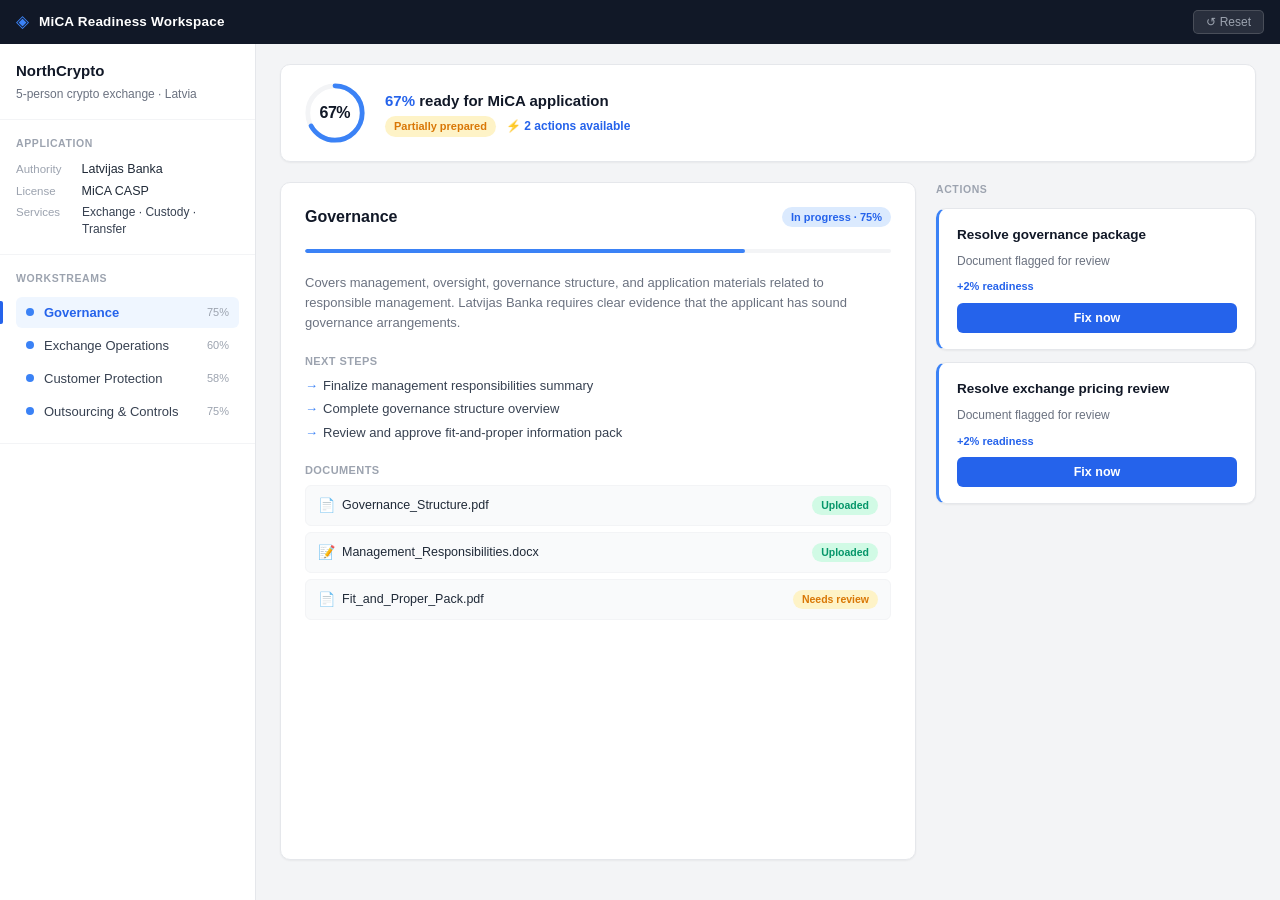
==== index.html @ a1413414 "Add files via upload" ====
<!DOCTYPE html>
<html lang="en">
<head>
  <meta charset="UTF-8">
  <meta name="viewport" content="width=device-width, initial-scale=1.0">
  <title>MiCA Readiness Workspace — NorthCrypto</title>
  <link rel="stylesheet" href="styles.css">
</head>
<body>

  <!-- Top bar -->
  <header class="topbar">
    <div class="topbar-left">
      <span class="topbar-logo">◈</span>
      <span class="topbar-product">MiCA Readiness Workspace</span>
    </div>
    <div class="topbar-right">
      <button class="btn-reset" id="resetBtn" title="Reset demo state">↺ Reset</button>
    </div>
  </header>

  <div class="app-layout">

    <!-- Sidebar -->
    <aside class="sidebar">

      <!-- Company block -->
      <div class="sb-block sb-company">
        <div class="sb-company-name">NorthCrypto</div>
        <div class="sb-company-meta">5-person crypto exchange · Latvia</div>
      </div>

      <!-- Scope block -->
      <div class="sb-block sb-scope">
        <div class="sb-label">Application</div>
        <div class="sb-scope-row"><span class="sb-dim">Authority</span> Latvijas Banka</div>
        <div class="sb-scope-row"><span class="sb-dim">License</span> MiCA CASP</div>
        <div class="sb-scope-row sb-scope-services">
          <span class="sb-dim">Services</span>
          <span>Exchange · Custody · Transfer</span>
        </div>
      </div>

      <!-- Workstream nav -->
      <div class="sb-block sb-nav">
        <div class="sb-label">Workstreams</div>
        <nav id="wsNav" class="sb-ws-nav"></nav>
      </div>

    </aside>

    <!-- Main workspace -->
    <main class="workspace">

      <!-- Readiness strip -->
      <div class="readiness-strip" id="readinessStrip">
        <div class="rs-ring-wrap">
          <svg class="rs-ring" viewBox="0 0 80 80">
            <circle class="rs-ring-bg" cx="40" cy="40" r="34" />
            <circle class="rs-ring-fill" id="progressRing" cx="40" cy="40" r="34" />
          </svg>
          <div class="rs-ring-text"><span id="scoreValue">67</span>%</div>
        </div>
        <div class="rs-copy">
          <div class="rs-headline" id="rsHeadline">
            <span id="scoreHighlight">67%</span> ready for MiCA application
          </div>
          <div class="rs-meta">
            <span class="rs-badge" id="statusBadge">Partially prepared</span>
            <span class="rs-hint" id="actionsHint">⚡ 2 actions available</span>
          </div>
        </div>
      </div>

      <!-- Content area: two columns -->
      <div class="ws-content">

        <!-- Left: selected workstream detail -->
        <div class="ws-detail-panel" id="wsDetailPanel">
          <!-- filled by JS -->
        </div>

        <!-- Right: actions panel -->
        <div class="actions-panel" id="actionsPanel">
          <div class="panel-label">Actions</div>
          <div id="actionsContainer"></div>
        </div>

      </div>

    </main>

  </div>

  <script src="app.js"></script>
</body>
</html>
---- styles.css ----
/* === Reset & Tokens === */
*, *::before, *::after { box-sizing: border-box; margin: 0; padding: 0; }
button { font-family: inherit; }

:root {
  --blue-600: #2563eb;
  --blue-500: #3b82f6;
  --blue-100: #dbeafe;
  --blue-50: #eff6ff;
  --gray-900: #111827;
  --gray-800: #1f2937;
  --gray-700: #374151;
  --gray-500: #6b7280;
  --gray-400: #9ca3af;
  --gray-300: #d1d5db;
  --gray-200: #e5e7eb;
  --gray-100: #f3f4f6;
  --gray-50: #f9fafb;
  --white: #ffffff;
  --green-600: #059669;
  --green-100: #d1fae5;
  --amber-600: #d97706;
  --amber-500: #f59e0b;
  --amber-100: #fef3c7;
  --red-600: #dc2626;
  --red-100: #fee2e2;
  --radius: 8px;
  --radius-lg: 10px;
  --shadow-sm: 0 1px 2px rgba(0,0,0,.05);
  --shadow: 0 1px 3px rgba(0,0,0,.08);
  --tr: .2s ease;
  --sidebar-w: 256px;
  --topbar-h: 44px;
}

html, body { height: 100%; overflow: hidden; }

body {
  font-family: -apple-system, BlinkMacSystemFont, 'Segoe UI', Roboto, 'Helvetica Neue', Arial, sans-serif;
  background: var(--gray-100);
  color: var(--gray-900);
  line-height: 1.5;
  -webkit-font-smoothing: antialiased;
  font-size: 13.5px;
}

/* === Top bar === */
.topbar {
  height: var(--topbar-h);
  background: var(--gray-900);
  color: var(--white);
  display: flex;
  align-items: center;
  justify-content: space-between;
  padding: 0 16px;
  position: fixed;
  top: 0; left: 0; right: 0;
  z-index: 100;
}
.topbar-left {
  display: flex;
  align-items: center;
  gap: 10px;
}
.topbar-logo {
  font-size: 17px;
  color: var(--blue-500);
}
.topbar-product {
  font-size: 13.5px;
  font-weight: 600;
  letter-spacing: .2px;
}
.topbar-right { display: flex; align-items: center; gap: 8px; }
.btn-reset {
  background: rgba(255,255,255,.1);
  border: 1px solid rgba(255,255,255,.15);
  border-radius: 5px;
  padding: 4px 12px;
  font-size: 12px;
  color: var(--gray-400);
  cursor: pointer;
  transition: background var(--tr);
}
.btn-reset:hover { background: rgba(255,255,255,.18); color: var(--white); }

/* === App layout === */
.app-layout {
  display: flex;
  position: fixed;
  top: var(--topbar-h);
  left: 0; right: 0; bottom: 0;
}

/* === Sidebar === */
.sidebar {
  width: var(--sidebar-w);
  flex-shrink: 0;
  background: var(--white);
  border-right: 1px solid var(--gray-200);
  overflow-y: auto;
  display: flex;
  flex-direction: column;
}
.sb-block {
  padding: 16px;
  border-bottom: 1px solid var(--gray-100);
}
.sb-label {
  font-size: 10.5px;
  font-weight: 700;
  text-transform: uppercase;
  letter-spacing: .6px;
  color: var(--gray-400);
  margin-bottom: 10px;
}

/* Company */
.sb-company-name {
  font-size: 15px;
  font-weight: 700;
  color: var(--gray-900);
  margin-bottom: 2px;
}
.sb-company-meta {
  font-size: 12px;
  color: var(--gray-500);
}

/* Scope */
.sb-scope-row {
  font-size: 12.5px;
  color: var(--gray-800);
  margin-bottom: 4px;
  line-height: 1.4;
}
.sb-scope-row:last-child { margin-bottom: 0; }
.sb-dim {
  color: var(--gray-400);
  display: inline-block;
  width: 62px;
  flex-shrink: 0;
  font-size: 11.5px;
}
.sb-scope-services {
  display: flex;
  gap: 4px;
}
.sb-scope-services span:last-child {
  color: var(--gray-700);
  font-size: 12px;
}

/* Workstream nav */
.sb-nav { position: relative; }
.sb-ws-nav {
  display: flex;
  flex-direction: column;
  gap: 2px;
}
.sb-ws-item {
  display: flex;
  align-items: center;
  gap: 10px;
  padding: 8px 10px;
  border-radius: 6px;
  cursor: pointer;
  transition: background var(--tr);
  font-size: 13px;
  color: var(--gray-700);
  border: none;
  background: none;
  width: 100%;
  text-align: left;
}
.sb-ws-item:hover { background: var(--gray-50); }
.sb-ws-item.active {
  background: var(--blue-50);
  color: var(--blue-600);
  font-weight: 600;
}
.sb-ws-dot {
  width: 8px;
  height: 8px;
  border-radius: 50%;
  flex-shrink: 0;
}
.sb-ws-dot--green { background: var(--green-600); }
.sb-ws-dot--blue { background: var(--blue-500); }
.sb-ws-dot--amber { background: var(--amber-500); }
.sb-ws-dot--red { background: var(--red-600); }
.sb-ws-pct {
  margin-left: auto;
  font-size: 11px;
  color: var(--gray-400);
  font-weight: 500;
}

/* === Workspace main === */
.workspace {
  flex: 1;
  overflow-y: auto;
  padding: 20px 24px 40px;
  display: flex;
  flex-direction: column;
  gap: 20px;
}

/* Readiness strip */
.readiness-strip {
  display: flex;
  align-items: center;
  gap: 18px;
  background: var(--white);
  border: 1px solid var(--gray-200);
  border-radius: var(--radius-lg);
  padding: 16px 22px;
  box-shadow: var(--shadow-sm);
}
.rs-ring-wrap {
  position: relative;
  width: 64px;
  height: 64px;
  flex-shrink: 0;
}
.rs-ring {
  width: 100%;
  height: 100%;
  transform: rotate(-90deg);
}
.rs-ring-bg {
  fill: none;
  stroke: var(--gray-100);
  stroke-width: 6;
}
.rs-ring-fill {
  fill: none;
  stroke: var(--blue-500);
  stroke-width: 6;
  stroke-linecap: round;
  stroke-dasharray: 213.63; /* 2*PI*34 */
  stroke-dashoffset: 213.63;
  transition: stroke-dashoffset .8s ease;
}
.rs-ring-text {
  position: absolute;
  inset: 0;
  display: flex;
  align-items: center;
  justify-content: center;
  font-size: 16px;
  font-weight: 800;
  color: var(--gray-900);
}
.rs-ring-text span { letter-spacing: -.5px; }
.rs-copy { flex: 1; }
.rs-headline {
  font-size: 15px;
  font-weight: 700;
  color: var(--gray-900);
  margin-bottom: 4px;
}
.rs-headline span { color: var(--blue-600); }
.rs-meta {
  display: flex;
  align-items: center;
  gap: 10px;
}
.rs-badge {
  font-size: 11px;
  font-weight: 600;
  padding: 2px 9px;
  border-radius: 20px;
  background: var(--amber-100);
  color: var(--amber-600);
}
.rs-hint {
  font-size: 12px;
  font-weight: 600;
  color: var(--blue-600);
}

/* === Content area === */
.ws-content {
  display: flex;
  gap: 20px;
  flex: 1;
  min-height: 0;
}

/* Workstream detail panel */
.ws-detail-panel {
  flex: 1;
  background: var(--white);
  border: 1px solid var(--gray-200);
  border-radius: var(--radius-lg);
  padding: 22px 24px;
  box-shadow: var(--shadow-sm);
  overflow-y: auto;
  display: flex;
  flex-direction: column;
  gap: 20px;
}
.panel-label {
  font-size: 10.5px;
  font-weight: 700;
  text-transform: uppercase;
  letter-spacing: .6px;
  color: var(--gray-400);
  margin-bottom: 10px;
}
.ws-detail-head {
  display: flex;
  align-items: center;
  justify-content: space-between;
}
.ws-detail-title {
  font-size: 16px;
  font-weight: 700;
}
.ws-detail-desc {
  font-size: 13px;
  color: var(--gray-500);
  line-height: 1.55;
}

/* Inline section blocks */
.detail-section {
  display: flex;
  flex-direction: column;
  gap: 6px;
}
.detail-section-label {
  font-size: 11px;
  font-weight: 600;
  text-transform: uppercase;
  letter-spacing: .4px;
  color: var(--gray-400);
}
.detail-steps {
  list-style: none;
  display: flex;
  flex-direction: column;
  gap: 4px;
}
.detail-steps li {
  font-size: 13px;
  color: var(--gray-700);
  padding-left: 18px;
  position: relative;
}
.detail-steps li::before {
  content: '→';
  position: absolute;
  left: 0;
  color: var(--blue-500);
  font-weight: 600;
}

/* Document table */
.doc-table {
  display: flex;
  flex-direction: column;
  gap: 6px;
}
.doc-row {
  display: flex;
  align-items: center;
  justify-content: space-between;
  padding: 9px 12px;
  background: var(--gray-50);
  border: 1px solid var(--gray-100);
  border-radius: 6px;
}
.doc-name {
  font-size: 12.5px;
  font-weight: 500;
  color: var(--gray-800);
  display: flex;
  align-items: center;
  gap: 7px;
}
.doc-icon { font-size: 14px; }
.doc-badge {
  font-size: 10.5px;
  font-weight: 600;
  padding: 2px 9px;
  border-radius: 20px;
  white-space: nowrap;
}
.doc-badge--uploaded { background: var(--green-100); color: var(--green-600); }
.doc-badge--missing { background: var(--red-100); color: var(--red-600); }
.doc-badge--needs-review { background: var(--amber-100); color: var(--amber-600); }

/* Badge variants */
.badge { font-size: 11px; font-weight: 600; padding: 2px 9px; border-radius: 20px; }
.badge--green { background: var(--green-100); color: var(--green-600); }
.badge--blue { background: var(--blue-100); color: var(--blue-600); }
.badge--amber { background: var(--amber-100); color: var(--amber-600); }
.badge--red { background: var(--red-100); color: var(--red-600); }

/* Progress bar (small) */
.progress-sm {
  height: 4px;
  background: var(--gray-100);
  border-radius: 2px;
  overflow: hidden;
}
.progress-sm-fill {
  height: 100%;
  border-radius: 2px;
  transition: width .6s ease;
}

/* === Actions panel === */
.actions-panel {
  width: 320px;
  flex-shrink: 0;
  display: flex;
  flex-direction: column;
}
.action-card {
  background: var(--white);
  border: 1px solid var(--gray-200);
  border-radius: var(--radius-lg);
  padding: 16px 18px;
  box-shadow: var(--shadow-sm);
  margin-bottom: 12px;
  display: flex;
  flex-direction: column;
  gap: 8px;
  transition: border-color var(--tr);
}
.action-card:not(.action-card--done) {
  border-left: 3px solid var(--blue-500);
}
.action-card--done {
  border-left: 3px solid var(--green-600);
  opacity: .7;
}
.action-card-title {
  font-size: 13.5px;
  font-weight: 700;
  color: var(--gray-900);
  display: flex;
  align-items: center;
  gap: 6px;
}
.action-card-title .done-check { color: var(--green-600); }
.action-card-desc {
  font-size: 12px;
  color: var(--gray-500);
  line-height: 1.45;
}
.action-card-boost {
  font-size: 11px;
  font-weight: 600;
  color: var(--blue-600);
}
.btn-action {
  display: flex;
  align-items: center;
  justify-content: center;
  gap: 6px;
  padding: 8px 16px;
  border: none;
  border-radius: 6px;
  font-size: 12.5px;
  font-weight: 600;
  cursor: pointer;
  transition: background var(--tr), opacity var(--tr);
  width: 100%;
}
.btn-action--primary {
  background: var(--blue-600);
  color: var(--white);
}
.btn-action--primary:hover:not(:disabled) { background: #1d4ed8; }
.btn-action:disabled { cursor: default; opacity: .5; }
.btn-action--done {
  background: var(--green-100);
  color: var(--green-600);
  cursor: default;
}

/* === Step flow (replaces action card content) === */
.step-flow {
  background: var(--white);
  border: 1px solid var(--gray-200);
  border-left: 3px solid var(--blue-500);
  border-radius: var(--radius-lg);
  padding: 18px 18px 16px;
  box-shadow: var(--shadow-sm);
  margin-bottom: 12px;
  display: flex;
  flex-direction: column;
  gap: 14px;
}
.step-flow-title {
  font-size: 13.5px;
  font-weight: 700;
  color: var(--gray-900);
}
.step-body {
  display: flex;
  flex-direction: column;
  gap: 8px;
}
.step-label {
  font-size: 11px;
  font-weight: 600;
  text-transform: uppercase;
  letter-spacing: .4px;
  color: var(--gray-400);
}
.step-text {
  font-size: 13px;
  color: var(--gray-700);
  line-height: 1.5;
}
.step-file-row {
  display: flex;
  align-items: center;
  justify-content: space-between;
  padding: 8px 10px;
  background: var(--gray-50);
  border: 1px solid var(--gray-100);
  border-radius: 6px;
}
.step-file-name {
  font-size: 12px;
  font-weight: 500;
  color: var(--gray-800);
  display: flex;
  align-items: center;
  gap: 6px;
}
.step-file-badge {
  font-size: 10px;
  font-weight: 600;
  padding: 2px 8px;
  border-radius: 12px;
  background: var(--amber-100);
  color: var(--amber-600);
}

.btn-step {
  display: flex;
  align-items: center;
  justify-content: center;
  gap: 6px;
  padding: 9px 16px;
  border: none;
  border-radius: 6px;
  font-size: 12.5px;
  font-weight: 600;
  cursor: pointer;
  width: 100%;
  transition: background var(--tr);
}
.btn-step--primary {
  background: var(--blue-600);
  color: var(--white);
}
.btn-step--primary:hover { background: #1d4ed8; }
.step-sim-label {
  font-size: 10.5px;
  color: var(--gray-400);
  text-align: center;
  font-style: italic;
}

/* Spinner */
.spinner {
  display: inline-block;
  width: 13px;
  height: 13px;
  border: 2px solid rgba(255,255,255,.3);
  border-top-color: var(--white);
  border-radius: 50%;
  animation: spin .6s linear infinite;
}
@keyframes spin { to { transform: rotate(360deg); } }

/* === Polish === */

/* Scrollbar */
.sidebar::-webkit-scrollbar,
.workspace::-webkit-scrollbar,
.ws-detail-panel::-webkit-scrollbar {
  width: 5px;
}
.sidebar::-webkit-scrollbar-thumb,
.workspace::-webkit-scrollbar-thumb,
.ws-detail-panel::-webkit-scrollbar-thumb {
  background: var(--gray-300);
  border-radius: 3px;
}
.sidebar::-webkit-scrollbar-track,
.workspace::-webkit-scrollbar-track,
.ws-detail-panel::-webkit-scrollbar-track {
  background: transparent;
}

/* Doc row hover */
.doc-row {
  transition: background var(--tr), border-color var(--tr);
}
.doc-row:hover {
  background: var(--white);
  border-color: var(--gray-200);
}

/* Sidebar active indicator */
.sb-ws-item.active {
  position: relative;
}
.sb-ws-item.active::before {
  content: '';
  position: absolute;
  left: -16px;
  top: 4px;
  bottom: 4px;
  width: 3px;
  border-radius: 0 2px 2px 0;
  background: var(--blue-600);
}

/* Action card hover */
.action-card:not(.action-card--done):hover {
  border-color: var(--blue-500);
}

/* Step flow fade-in */
.step-flow {
  animation: fadeSlideIn .2s ease;
}
@keyframes fadeSlideIn {
  from { opacity: 0; transform: translateY(6px); }
  to { opacity: 1; transform: translateY(0); }
}

/* Ring color transitions */
.rs-ring-fill {
  transition: stroke-dashoffset .8s ease, stroke .4s ease;
}

/* === Responsive === */
@media (max-width: 900px) {
  .sidebar { display: none; }
  .ws-content { flex-direction: column; }
  .actions-panel { width: 100%; }
}
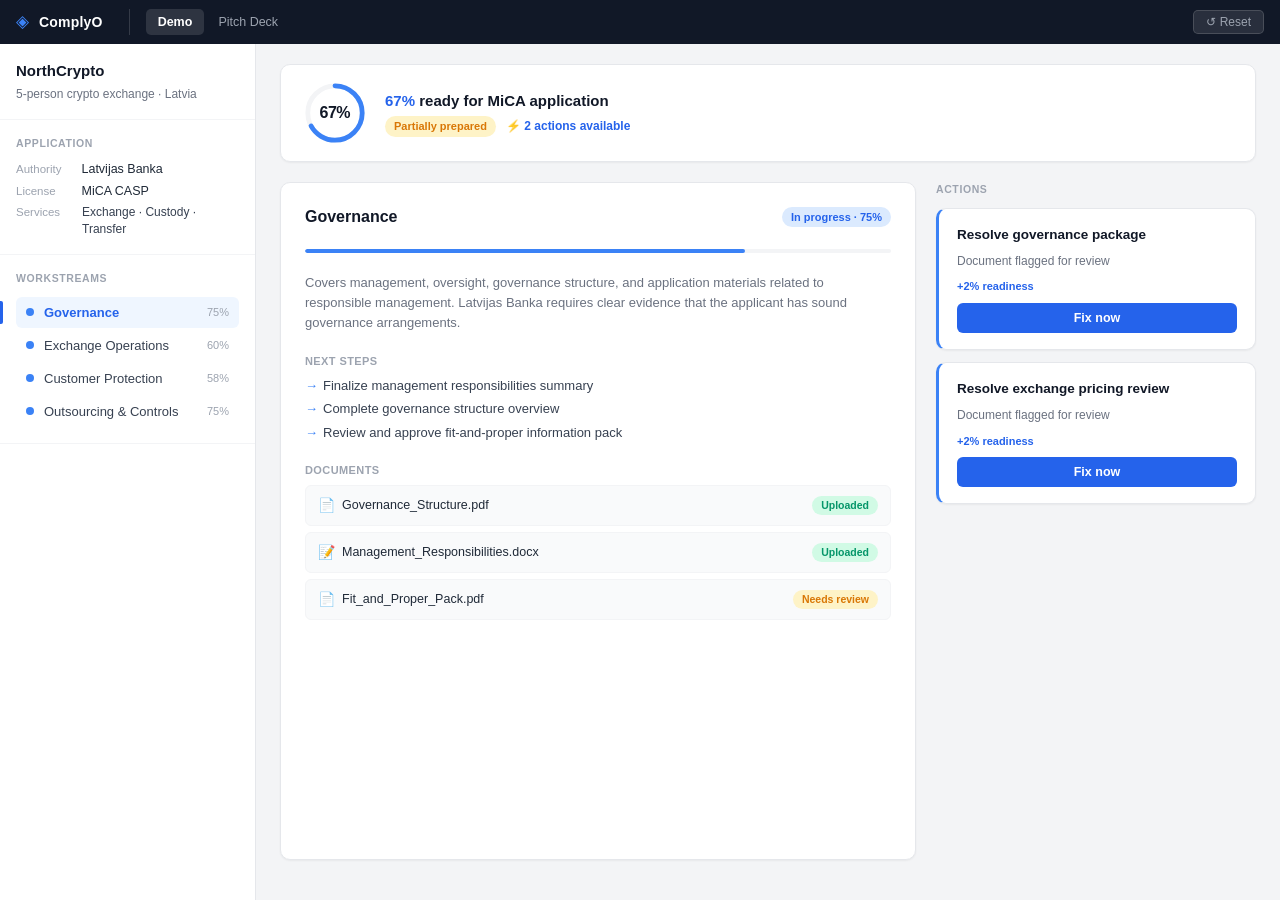
==== commit 52136923: "Add files via upload" ====
--- a/index.html
+++ b/index.html
@@ -8,11 +8,15 @@
 </head>
 <body>
 
-  <!-- Top bar -->
+  <!-- Shared header -->
   <header class="topbar">
     <div class="topbar-left">
       <span class="topbar-logo">◈</span>
-      <span class="topbar-product">MiCA Readiness Workspace</span>
+      <span class="topbar-brand">ComplyO</span>
+      <nav class="topbar-tabs">
+        <a href="index.html" class="topbar-tab topbar-tab--active">Demo</a>
+        <a href="pitch.html" class="topbar-tab">Pitch Deck</a>
+      </nav>
     </div>
     <div class="topbar-right">
       <button class="btn-reset" id="resetBtn" title="Reset demo state">↺ Reset</button>
--- a/styles.css
+++ b/styles.css
@@ -66,10 +66,32 @@
   font-size: 17px;
   color: var(--blue-500);
 }
-.topbar-product {
-  font-size: 13.5px;
-  font-weight: 600;
+.topbar-brand {
+  font-size: 14px;
+  font-weight: 700;
   letter-spacing: .2px;
+}
+.topbar-tabs {
+  display: flex;
+  gap: 2px;
+  margin-left: 16px;
+  padding-left: 16px;
+  border-left: 1px solid rgba(255,255,255,.15);
+}
+.topbar-tab {
+  font-size: 12.5px;
+  font-weight: 500;
+  color: var(--gray-400);
+  text-decoration: none;
+  padding: 4px 12px;
+  border-radius: 5px;
+  transition: background .15s ease, color .15s ease;
+}
+.topbar-tab:hover { background: rgba(255,255,255,.08); color: var(--gray-300); }
+.topbar-tab--active {
+  background: rgba(255,255,255,.12);
+  color: var(--white);
+  font-weight: 600;
 }
 .topbar-right { display: flex; align-items: center; gap: 8px; }
 .btn-reset {
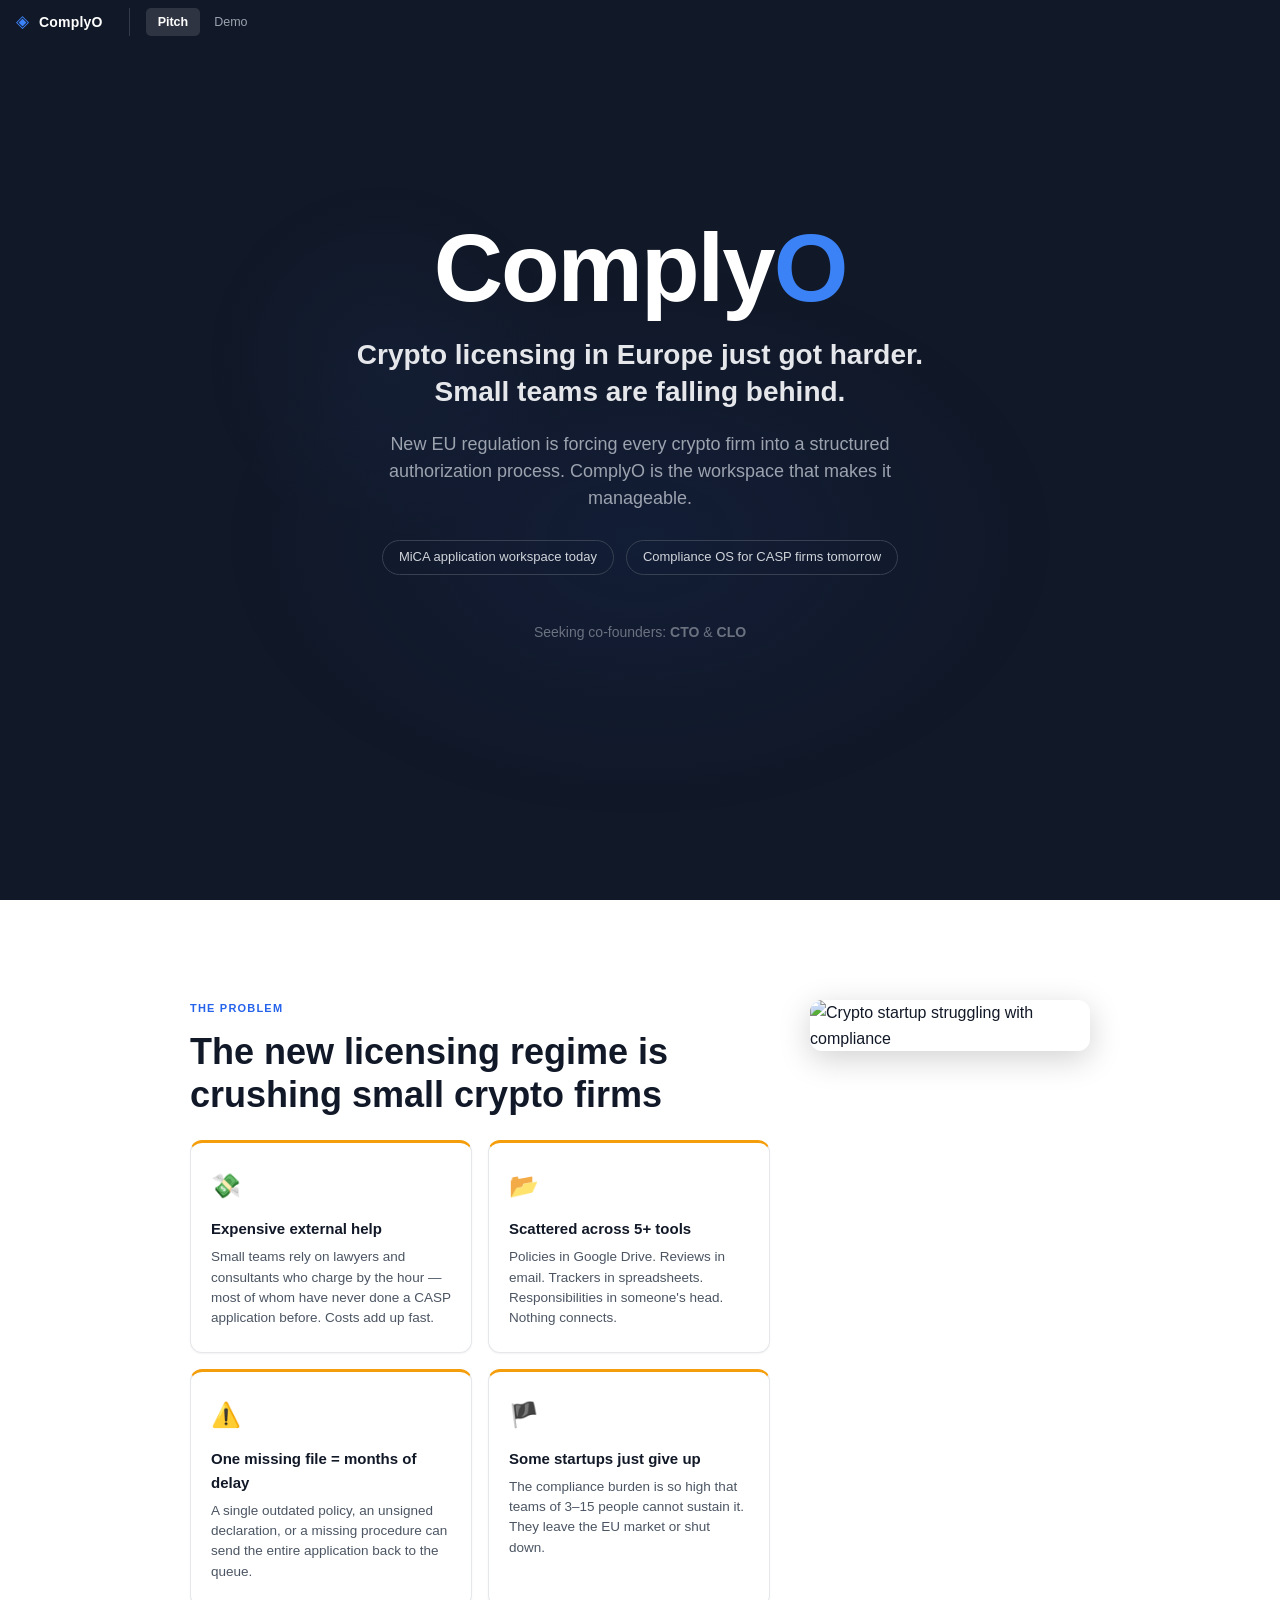
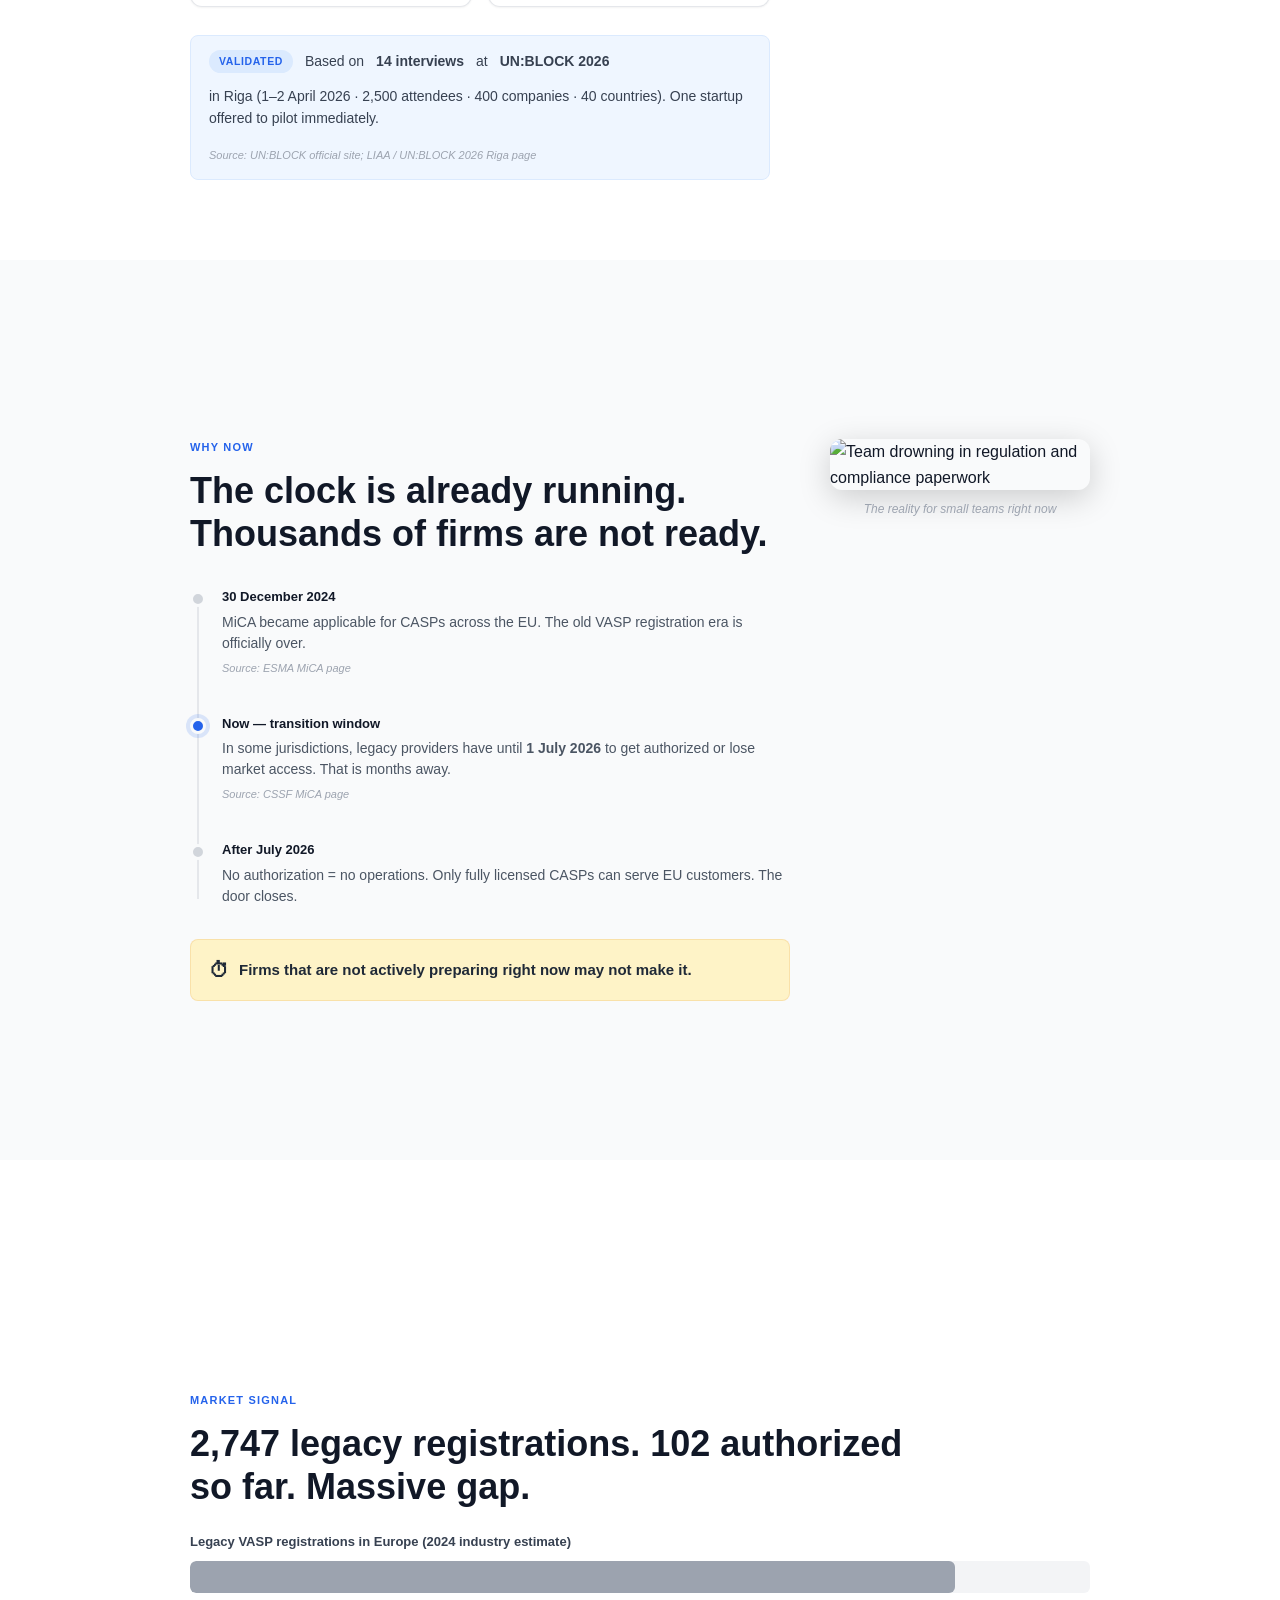
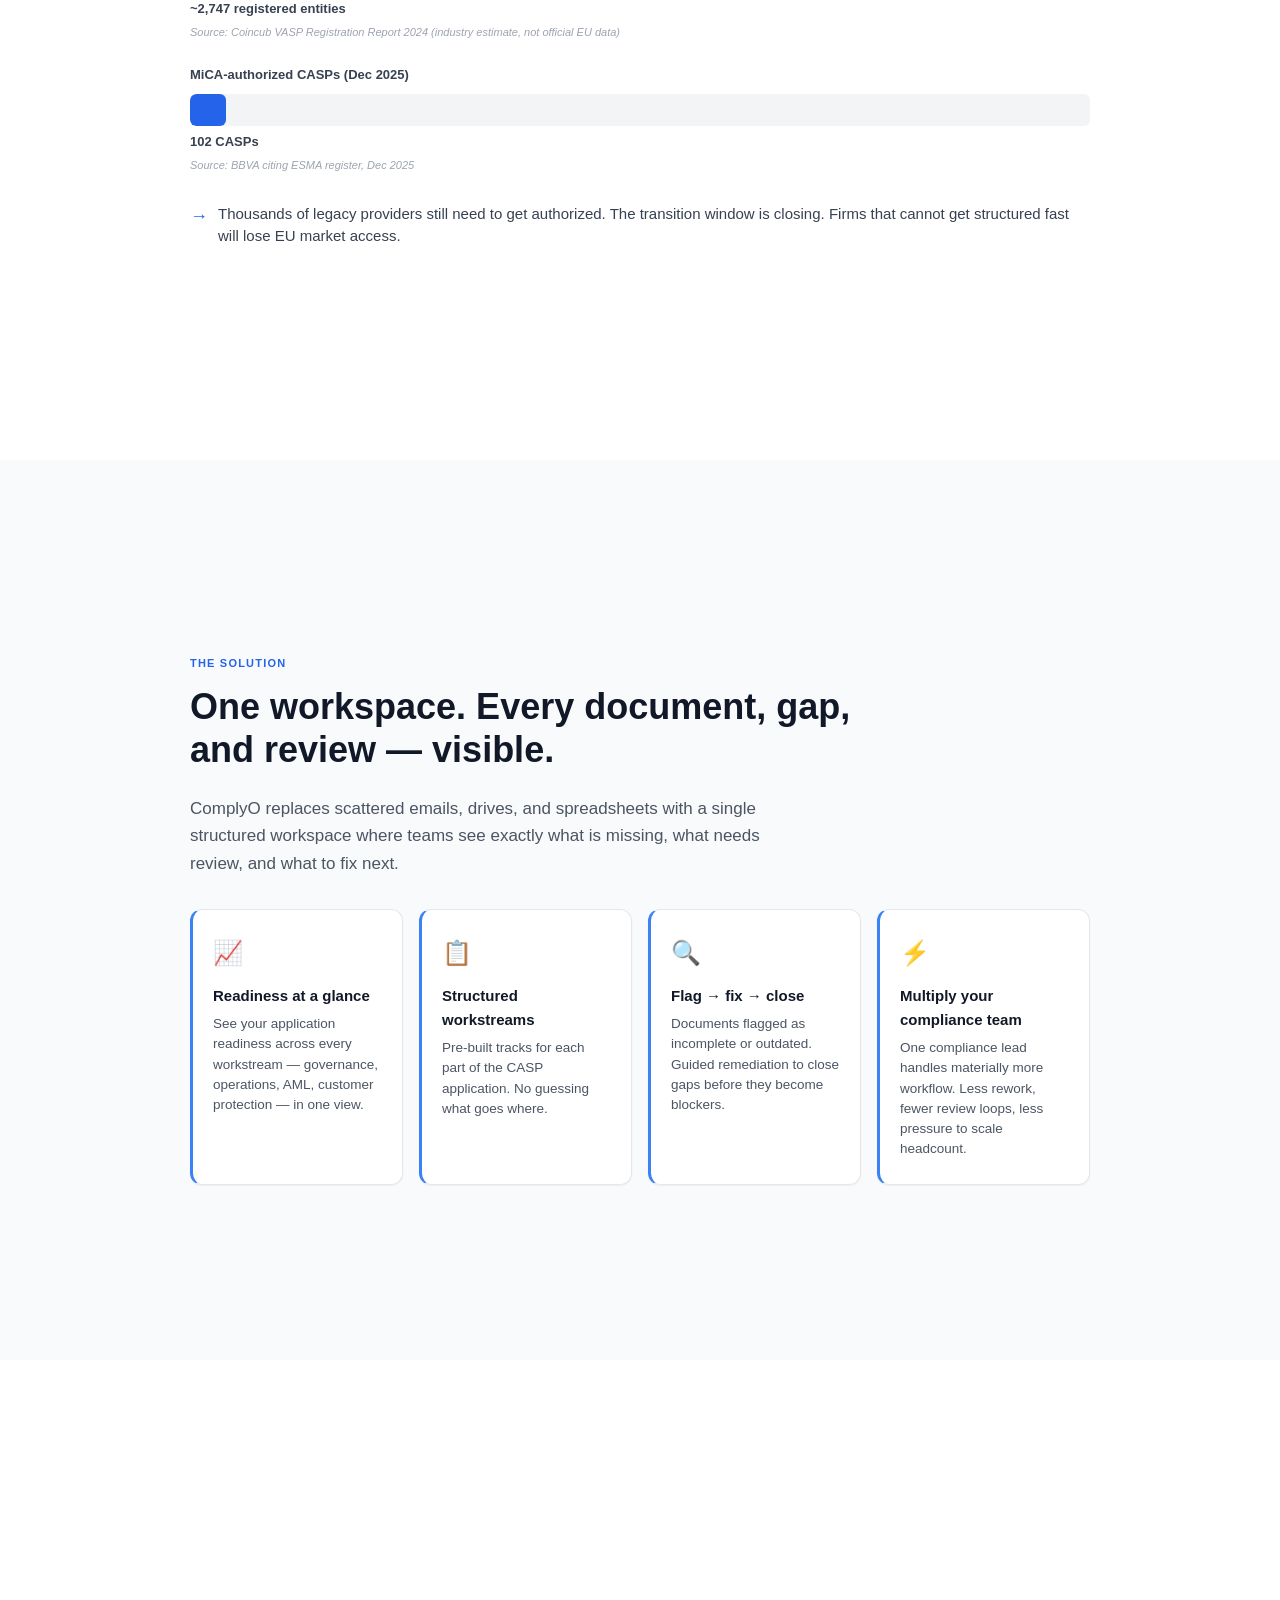
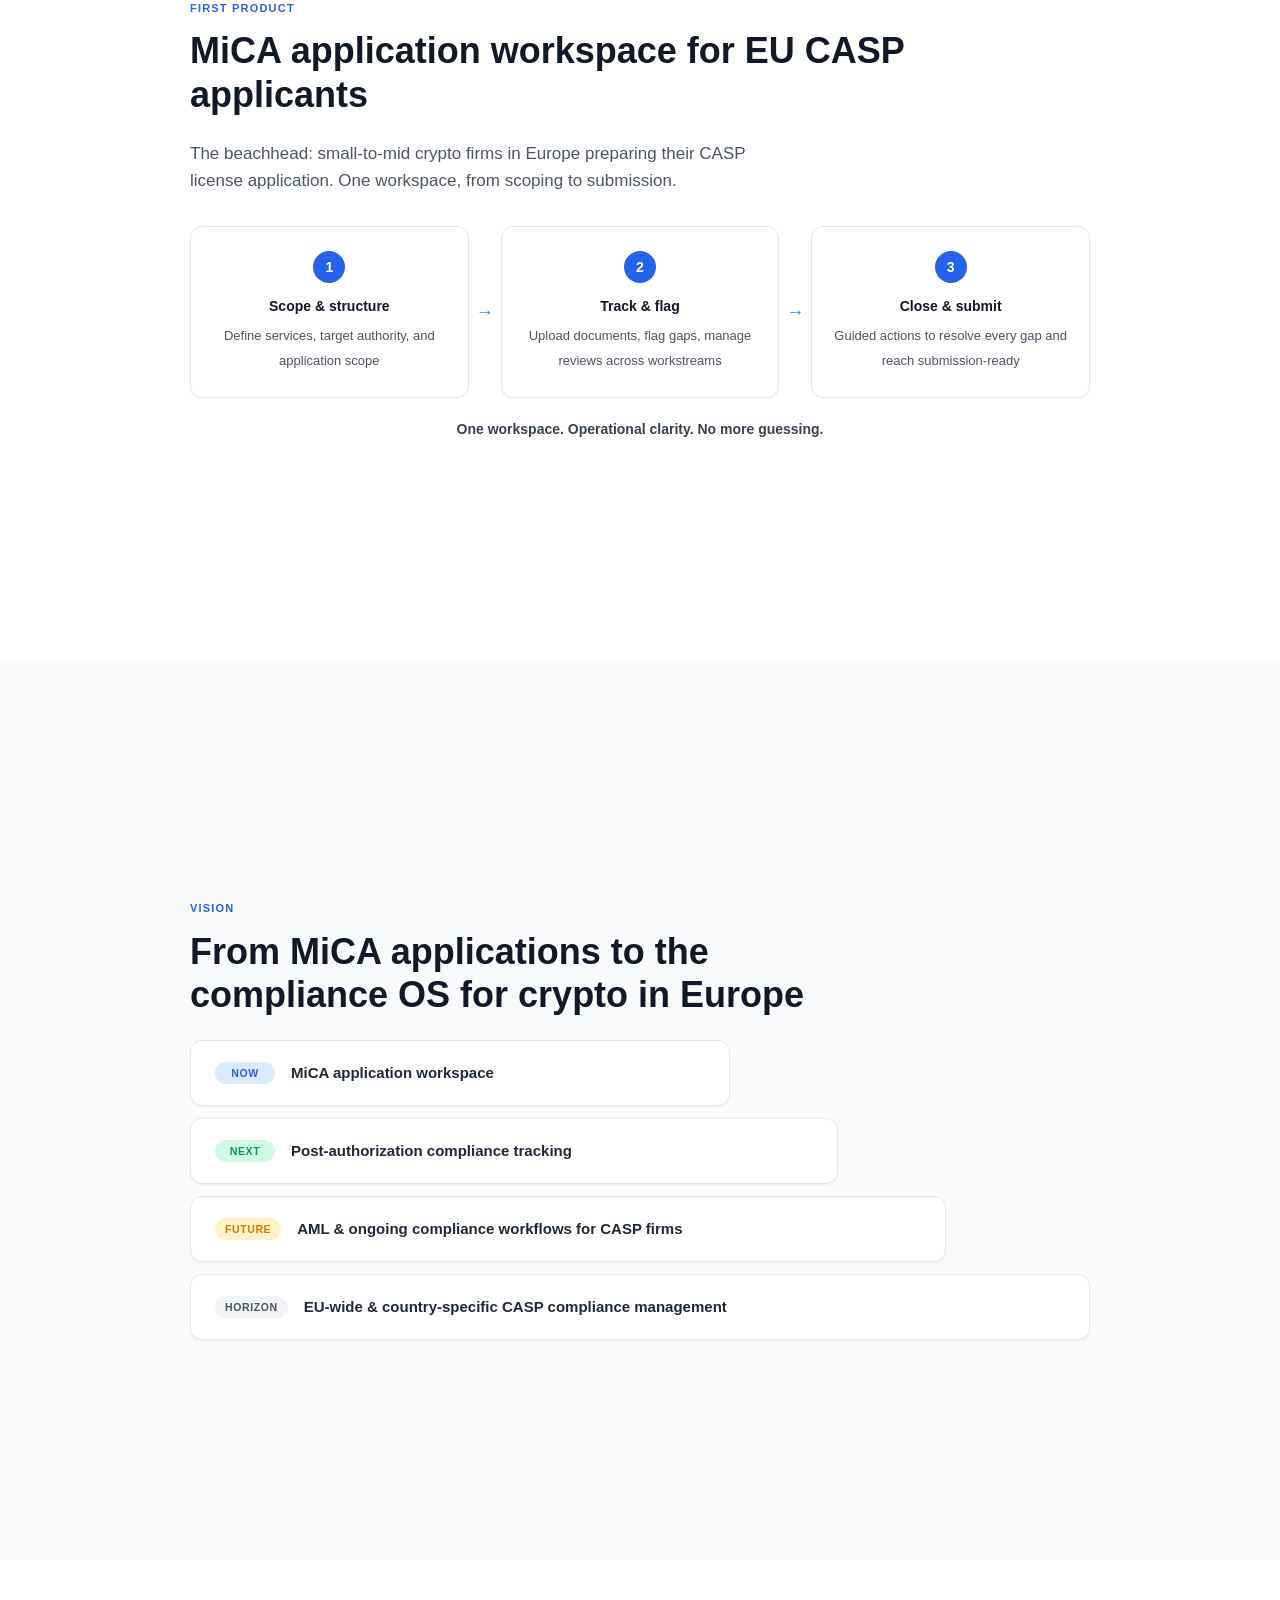
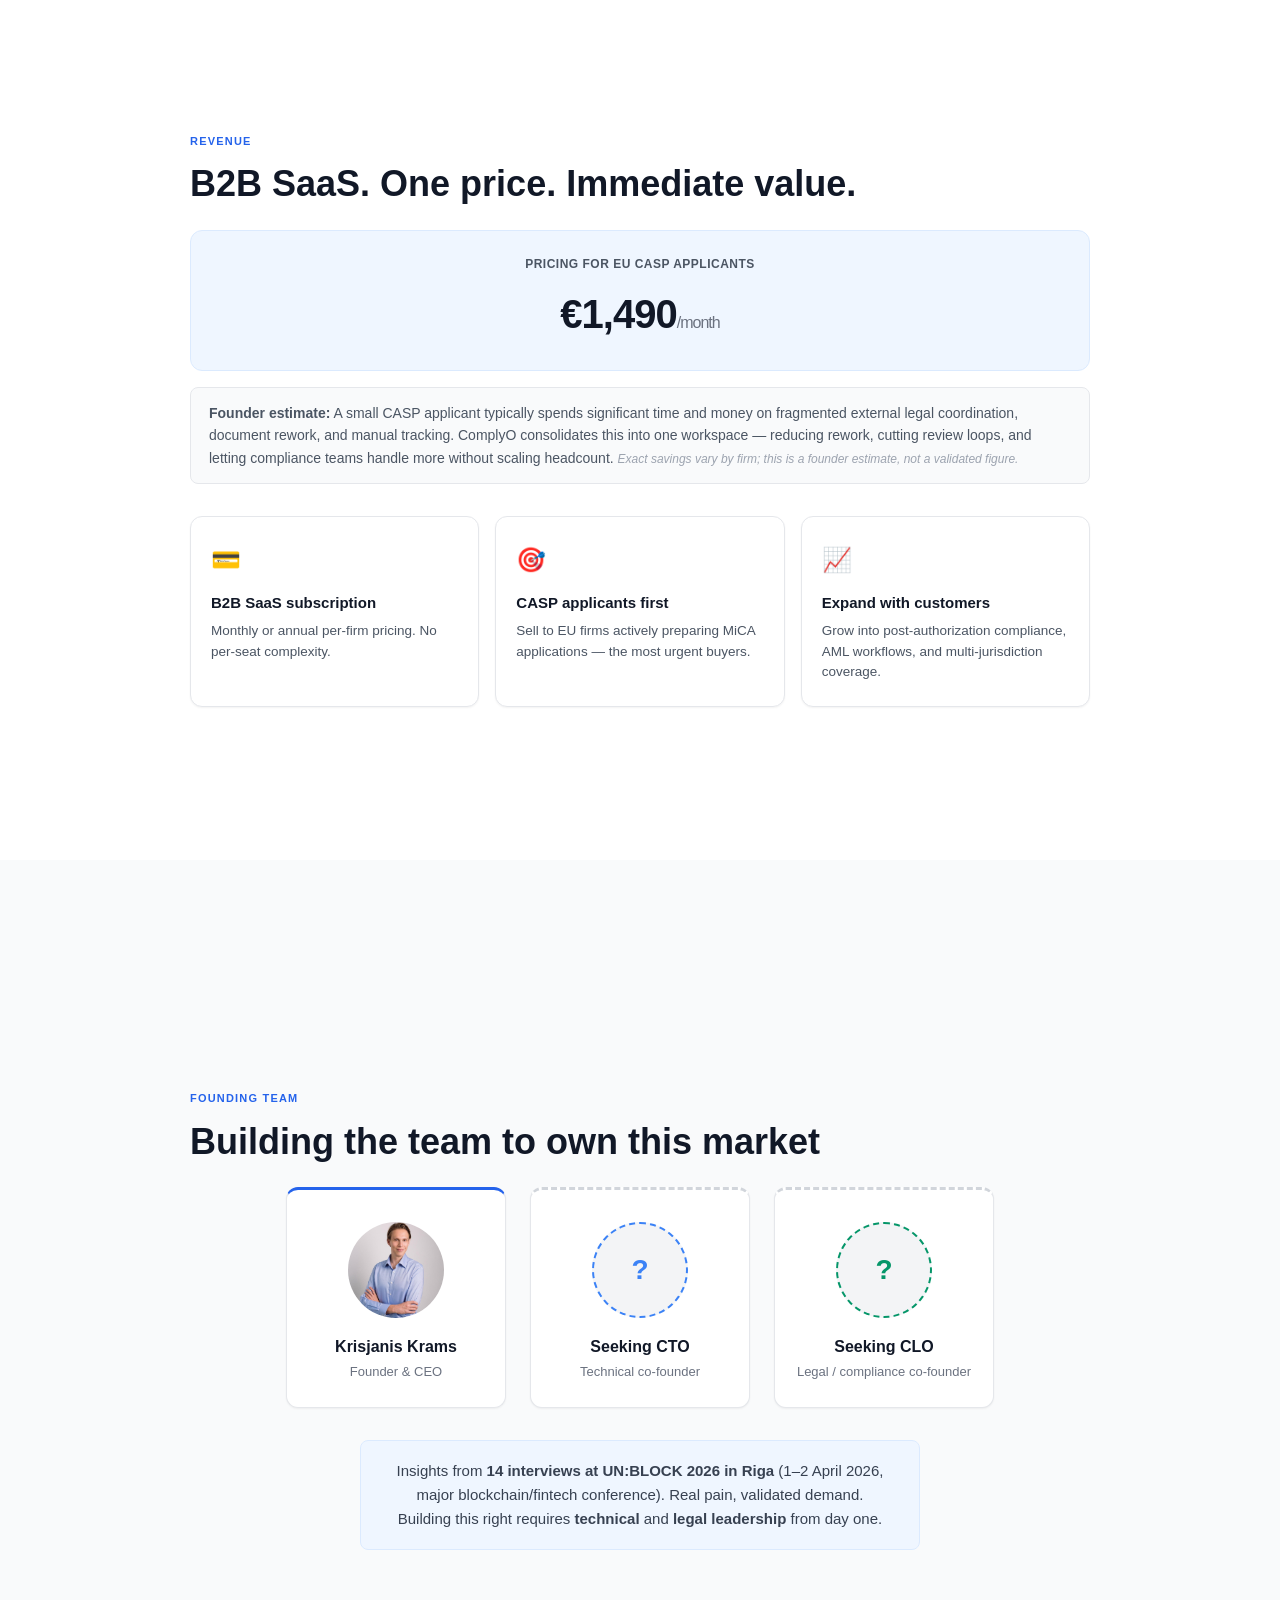
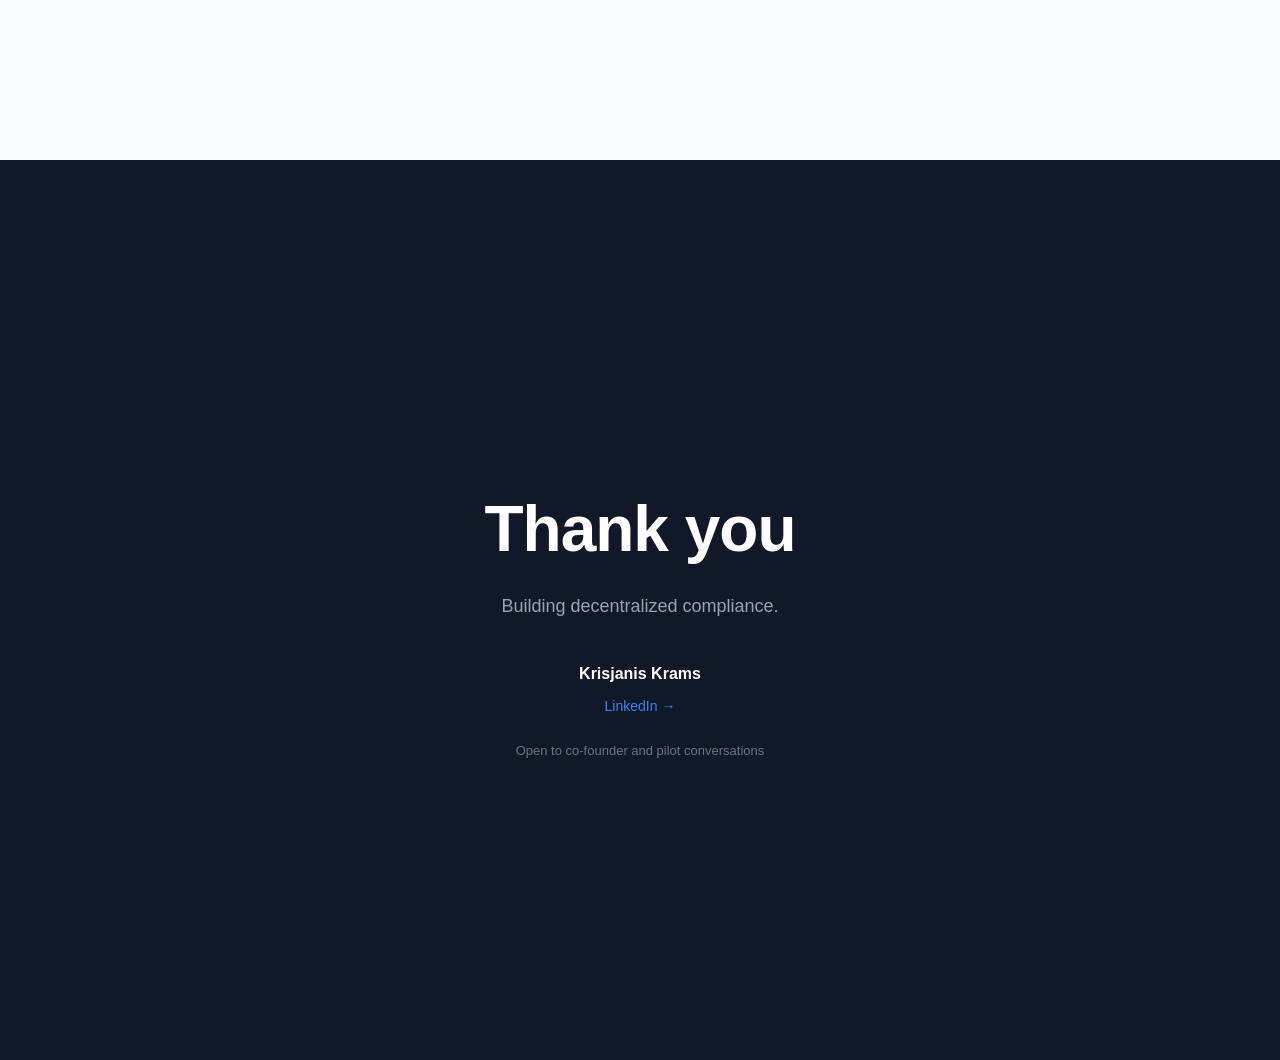
==== commit c5b8a18a: "Add files via upload" ====
--- a/index.html
+++ b/index.html
@@ -3,99 +3,341 @@
 <head>
   <meta charset="UTF-8">
   <meta name="viewport" content="width=device-width, initial-scale=1.0">
-  <title>MiCA Readiness Workspace — NorthCrypto</title>
-  <link rel="stylesheet" href="styles.css">
+  <title>ComplyO — Compliance OS for Crypto in Europe</title>
+  <link rel="stylesheet" href="pitch.css">
 </head>
 <body>
 
   <!-- Shared header -->
   <header class="topbar">
     <div class="topbar-left">
-      <span class="topbar-logo">◈</span>
+      <span class="topbar-logo">&#9672;</span>
       <span class="topbar-brand">ComplyO</span>
       <nav class="topbar-tabs">
-        <a href="index.html" class="topbar-tab topbar-tab--active">Demo</a>
-        <a href="pitch.html" class="topbar-tab">Pitch Deck</a>
+        <a href="index.html" class="topbar-tab topbar-tab--active">Pitch</a>
+        <a href="demo.html" class="topbar-tab">Demo</a>
       </nav>
     </div>
-    <div class="topbar-right">
-      <button class="btn-reset" id="resetBtn" title="Reset demo state">↺ Reset</button>
-    </div>
   </header>
 
-  <div class="app-layout">
-
-    <!-- Sidebar -->
-    <aside class="sidebar">
-
-      <!-- Company block -->
-      <div class="sb-block sb-company">
-        <div class="sb-company-name">NorthCrypto</div>
-        <div class="sb-company-meta">5-person crypto exchange · Latvia</div>
-      </div>
-
-      <!-- Scope block -->
-      <div class="sb-block sb-scope">
-        <div class="sb-label">Application</div>
-        <div class="sb-scope-row"><span class="sb-dim">Authority</span> Latvijas Banka</div>
-        <div class="sb-scope-row"><span class="sb-dim">License</span> MiCA CASP</div>
-        <div class="sb-scope-row sb-scope-services">
-          <span class="sb-dim">Services</span>
-          <span>Exchange · Custody · Transfer</span>
-        </div>
-      </div>
-
-      <!-- Workstream nav -->
-      <div class="sb-block sb-nav">
-        <div class="sb-label">Workstreams</div>
-        <nav id="wsNav" class="sb-ws-nav"></nav>
-      </div>
-
-    </aside>
-
-    <!-- Main workspace -->
-    <main class="workspace">
-
-      <!-- Readiness strip -->
-      <div class="readiness-strip" id="readinessStrip">
-        <div class="rs-ring-wrap">
-          <svg class="rs-ring" viewBox="0 0 80 80">
-            <circle class="rs-ring-bg" cx="40" cy="40" r="34" />
-            <circle class="rs-ring-fill" id="progressRing" cx="40" cy="40" r="34" />
-          </svg>
-          <div class="rs-ring-text"><span id="scoreValue">67</span>%</div>
-        </div>
-        <div class="rs-copy">
-          <div class="rs-headline" id="rsHeadline">
-            <span id="scoreHighlight">67%</span> ready for MiCA application
-          </div>
-          <div class="rs-meta">
-            <span class="rs-badge" id="statusBadge">Partially prepared</span>
-            <span class="rs-hint" id="actionsHint">⚡ 2 actions available</span>
-          </div>
-        </div>
-      </div>
-
-      <!-- Content area: two columns -->
-      <div class="ws-content">
-
-        <!-- Left: selected workstream detail -->
-        <div class="ws-detail-panel" id="wsDetailPanel">
-          <!-- filled by JS -->
-        </div>
-
-        <!-- Right: actions panel -->
-        <div class="actions-panel" id="actionsPanel">
-          <div class="panel-label">Actions</div>
-          <div id="actionsContainer"></div>
-        </div>
-
-      </div>
-
-    </main>
-
+  <!-- Mobile scroll indicator -->
+  <div class="scroll-cue" id="scrollCue">
+    <div class="scroll-cue-arrow">&#8595;</div>
+    <div class="scroll-cue-text">Scroll</div>
   </div>
 
-  <script src="app.js"></script>
+  <!-- S1 — Hero -->
+  <section class="p-section p-hero" id="hero">
+    <div class="p-hero-inner">
+      <h1 class="p-hero-title reveal">Comply<span class="accent">O</span></h1>
+      <p class="p-hero-headline reveal">Crypto licensing in Europe just got harder.<br>Small teams are falling behind.</p>
+      <p class="p-hero-sub reveal">New EU regulation is forcing every crypto firm into a structured authorization process. ComplyO is the workspace that makes it manageable.</p>
+      <div class="p-hero-pills reveal">
+        <span class="pill">MiCA application workspace today</span>
+        <span class="pill">Compliance OS for CASP firms tomorrow</span>
+      </div>
+      <div class="p-hero-cta reveal">
+        <span class="cta-note">Seeking co-founders: <strong>CTO</strong> &amp; <strong>CLO</strong></span>
+      </div>
+    </div>
+    <div class="p-hero-bg"></div>
+  </section>
+
+  <!-- S2 — Problem -->
+  <section class="p-section" id="problem">
+    <div class="p-container">
+      <div class="problem-layout">
+        <div class="problem-content">
+          <div class="section-label reveal">The Problem</div>
+          <h2 class="section-title reveal">The new licensing regime is crushing small crypto firms</h2>
+          <div class="card-grid reveal-stagger">
+            <div class="p-card p-card--warn">
+              <div class="p-card-icon">&#128184;</div>
+              <h3>Expensive external help</h3>
+              <p>Small teams rely on lawyers and consultants who charge by the hour &mdash; most of whom have never done a CASP application before. Costs add up fast.</p>
+            </div>
+            <div class="p-card p-card--warn">
+              <div class="p-card-icon">&#128194;</div>
+              <h3>Scattered across 5+ tools</h3>
+              <p>Policies in Google Drive. Reviews in email. Trackers in spreadsheets. Responsibilities in someone's head. Nothing connects.</p>
+            </div>
+            <div class="p-card p-card--warn">
+              <div class="p-card-icon">&#9888;&#65039;</div>
+              <h3>One missing file = months of delay</h3>
+              <p>A single outdated policy, an unsigned declaration, or a missing procedure can send the entire application back to the queue.</p>
+            </div>
+            <div class="p-card p-card--warn">
+              <div class="p-card-icon">&#127988;</div>
+              <h3>Some startups just give up</h3>
+              <p>The compliance burden is so high that teams of 3&ndash;15 people cannot sustain it. They leave the EU market or shut down.</p>
+            </div>
+          </div>
+          <div class="proof-block reveal">
+            <span class="proof-tag">Validated</span>
+            Based on <strong>14 interviews</strong> at <strong>UN:BLOCK 2026</strong> in Riga (1&ndash;2 April 2026 &middot; 2,500 attendees &middot; 400 companies &middot; 40 countries). One startup offered to pilot immediately.
+            <span class="proof-source">Source: UN:BLOCK official site; LIAA / UN:BLOCK 2026 Riga page</span>
+          </div>
+        </div>
+        <div class="problem-image reveal">
+          <img src="assets/Crypto startup in perilous demise.png" alt="Crypto startup struggling with compliance" class="pain-img">
+        </div>
+      </div>
+    </div>
+  </section>
+
+  <!-- S3 — Why Now -->
+  <section class="p-section p-section--alt" id="why-now">
+    <div class="p-container">
+      <div class="whynow-layout">
+        <div class="whynow-content">
+          <div class="section-label reveal">Why Now</div>
+          <h2 class="section-title reveal">The clock is already running. Thousands of firms are not ready.</h2>
+          <div class="timeline reveal-stagger">
+            <div class="tl-item">
+              <div class="tl-dot"></div>
+              <div class="tl-content">
+                <div class="tl-year">30 December 2024</div>
+                <div class="tl-text">MiCA became applicable for CASPs across the EU. The old VASP registration era is officially over.</div>
+                <div class="tl-source">Source: ESMA MiCA page</div>
+              </div>
+            </div>
+            <div class="tl-item">
+              <div class="tl-dot tl-dot--active"></div>
+              <div class="tl-content">
+                <div class="tl-year">Now &mdash; transition window</div>
+                <div class="tl-text">In some jurisdictions, legacy providers have until <strong>1 July 2026</strong> to get authorized or lose market access. That is months away.</div>
+                <div class="tl-source">Source: CSSF MiCA page</div>
+              </div>
+            </div>
+            <div class="tl-item">
+              <div class="tl-dot"></div>
+              <div class="tl-content">
+                <div class="tl-year">After July 2026</div>
+                <div class="tl-text">No authorization = no operations. Only fully licensed CASPs can serve EU customers. The door closes.</div>
+              </div>
+            </div>
+          </div>
+          <div class="urgency-note reveal">
+            <span class="urgency-icon">&#9201;</span>
+            Firms that are not actively preparing right now may not make it.
+          </div>
+        </div>
+        <div class="whynow-image reveal">
+          <img src="assets/Drowning in compliance chaos.png" alt="Team drowning in regulation and compliance paperwork" class="pain-img">
+          <div class="pain-img-caption">The reality for small teams right now</div>
+        </div>
+      </div>
+    </div>
+  </section>
+
+  <!-- S4 — Market Signal -->
+  <section class="p-section" id="market">
+    <div class="p-container">
+      <div class="section-label reveal">Market Signal</div>
+      <h2 class="section-title reveal">2,747 legacy registrations. 102 authorized so far. Massive gap.</h2>
+      <div class="market-visual reveal">
+        <div class="market-bar-group">
+          <div class="market-bar-wrap">
+            <div class="market-bar-label">Legacy VASP registrations in Europe (2024 industry estimate)</div>
+            <div class="market-bar">
+              <div class="market-bar-fill market-bar-fill--large" data-width="85"></div>
+            </div>
+            <div class="market-bar-value">~2,747 registered entities</div>
+            <div class="market-bar-source">Source: Coincub VASP Registration Report 2024 (industry estimate, not official EU data)</div>
+          </div>
+          <div class="market-bar-wrap">
+            <div class="market-bar-label">MiCA-authorized CASPs (Dec 2025)</div>
+            <div class="market-bar">
+              <div class="market-bar-fill market-bar-fill--small" data-width="4"></div>
+            </div>
+            <div class="market-bar-value">102 CASPs</div>
+            <div class="market-bar-source">Source: BBVA citing ESMA register, Dec 2025</div>
+          </div>
+        </div>
+        <div class="market-insight">
+          <span class="market-arrow">&rarr;</span>
+          Thousands of legacy providers still need to get authorized. The transition window is closing. Firms that cannot get structured fast will lose EU market access.
+        </div>
+      </div>
+    </div>
+  </section>
+
+  <!-- S5 — Solution -->
+  <section class="p-section p-section--alt" id="solution">
+    <div class="p-container">
+      <div class="section-label reveal">The Solution</div>
+      <h2 class="section-title reveal">One workspace. Every document, gap, and review &mdash; visible.</h2>
+      <p class="section-sub reveal">ComplyO replaces scattered emails, drives, and spreadsheets with a single structured workspace where teams see exactly what is missing, what needs review, and what to fix next.</p>
+      <div class="solution-grid reveal-stagger">
+        <div class="sol-card">
+          <div class="sol-icon">&#128200;</div>
+          <h3>Readiness at a glance</h3>
+          <p>See your application readiness across every workstream &mdash; governance, operations, AML, customer protection &mdash; in one view.</p>
+        </div>
+        <div class="sol-card">
+          <div class="sol-icon">&#128203;</div>
+          <h3>Structured workstreams</h3>
+          <p>Pre-built tracks for each part of the CASP application. No guessing what goes where.</p>
+        </div>
+        <div class="sol-card">
+          <div class="sol-icon">&#128269;</div>
+          <h3>Flag &rarr; fix &rarr; close</h3>
+          <p>Documents flagged as incomplete or outdated. Guided remediation to close gaps before they become blockers.</p>
+        </div>
+        <div class="sol-card">
+          <div class="sol-icon">&#9889;</div>
+          <h3>Multiply your compliance team</h3>
+          <p>One compliance lead handles materially more workflow. Less rework, fewer review loops, less pressure to scale headcount.</p>
+        </div>
+      </div>
+    </div>
+  </section>
+
+  <!-- S6 — First Product -->
+  <section class="p-section" id="wedge">
+    <div class="p-container">
+      <div class="section-label reveal">First Product</div>
+      <h2 class="section-title reveal">MiCA application workspace for EU CASP applicants</h2>
+      <p class="section-sub reveal">The beachhead: small-to-mid crypto firms in Europe preparing their CASP license application. One workspace, from scoping to submission.</p>
+      <div class="wedge-flow reveal">
+        <div class="wedge-step">
+          <div class="wedge-num">1</div>
+          <div class="wedge-desc">
+            <strong>Scope &amp; structure</strong>
+            <span>Define services, target authority, and application scope</span>
+          </div>
+        </div>
+        <div class="wedge-connector"></div>
+        <div class="wedge-step">
+          <div class="wedge-num">2</div>
+          <div class="wedge-desc">
+            <strong>Track &amp; flag</strong>
+            <span>Upload documents, flag gaps, manage reviews across workstreams</span>
+          </div>
+        </div>
+        <div class="wedge-connector"></div>
+        <div class="wedge-step">
+          <div class="wedge-num">3</div>
+          <div class="wedge-desc">
+            <strong>Close &amp; submit</strong>
+            <span>Guided actions to resolve every gap and reach submission-ready</span>
+          </div>
+        </div>
+      </div>
+      <div class="wedge-note reveal">One workspace. Operational clarity. No more guessing.</div>
+    </div>
+  </section>
+
+  <!-- S7 — Vision -->
+  <section class="p-section p-section--alt" id="vision">
+    <div class="p-container">
+      <div class="section-label reveal">Vision</div>
+      <h2 class="section-title reveal">From MiCA applications to the compliance OS for crypto in Europe</h2>
+      <div class="roadmap reveal-stagger">
+        <div class="rm-layer rm-layer--now">
+          <div class="rm-tag">Now</div>
+          <div class="rm-label">MiCA application workspace</div>
+        </div>
+        <div class="rm-layer rm-layer--next">
+          <div class="rm-tag">Next</div>
+          <div class="rm-label">Post-authorization compliance tracking</div>
+        </div>
+        <div class="rm-layer rm-layer--future">
+          <div class="rm-tag">Future</div>
+          <div class="rm-label">AML &amp; ongoing compliance workflows for CASP firms</div>
+        </div>
+        <div class="rm-layer rm-layer--horizon">
+          <div class="rm-tag">Horizon</div>
+          <div class="rm-label">EU-wide &amp; country-specific CASP compliance management</div>
+        </div>
+      </div>
+    </div>
+  </section>
+
+  <!-- S8 — Business Model -->
+  <section class="p-section" id="business">
+    <div class="p-container">
+      <div class="section-label reveal">Revenue</div>
+      <h2 class="section-title reveal">B2B SaaS. One price. Immediate value.</h2>
+      <div class="biz-highlight reveal">
+        <div class="biz-highlight-row">
+          <div class="biz-highlight-card">
+            <div class="biz-highlight-label">Pricing for EU CASP applicants</div>
+            <div class="biz-highlight-value">&euro;1,490<span>/month</span></div>
+          </div>
+        </div>
+        <div class="biz-scenario reveal">
+          <strong>Founder estimate:</strong> A small CASP applicant typically spends significant time and money on fragmented external legal coordination, document rework, and manual tracking. ComplyO consolidates this into one workspace &mdash; reducing rework, cutting review loops, and letting compliance teams handle more without scaling headcount. <em>Exact savings vary by firm; this is a founder estimate, not a validated figure.</em>
+        </div>
+      </div>
+      <div class="biz-grid reveal-stagger">
+        <div class="biz-card">
+          <div class="biz-icon">&#128179;</div>
+          <h3>B2B SaaS subscription</h3>
+          <p>Monthly or annual per-firm pricing. No per-seat complexity.</p>
+        </div>
+        <div class="biz-card">
+          <div class="biz-icon">&#127919;</div>
+          <h3>CASP applicants first</h3>
+          <p>Sell to EU firms actively preparing MiCA applications &mdash; the most urgent buyers.</p>
+        </div>
+        <div class="biz-card">
+          <div class="biz-icon">&#128200;</div>
+          <h3>Expand with customers</h3>
+          <p>Grow into post-authorization compliance, AML workflows, and multi-jurisdiction coverage.</p>
+        </div>
+      </div>
+    </div>
+  </section>
+
+  <!-- S9 — Team -->
+  <section class="p-section p-section--alt" id="team">
+    <div class="p-container">
+      <div class="section-label reveal">Founding Team</div>
+      <h2 class="section-title reveal">Building the team to own this market</h2>
+      <div class="team-grid reveal-stagger">
+        <div class="team-card team-card--founder">
+          <div class="team-photo">
+            <img src="assets/founder-krisjanis.jpg" alt="Krisjanis Krams" onerror="this.style.display='none';this.parentElement.classList.add('team-photo--placeholder')">
+          </div>
+          <div class="team-name">Krisjanis Krams</div>
+          <div class="team-role">Founder &amp; CEO</div>
+        </div>
+        <div class="team-card team-card--open">
+          <div class="team-photo team-photo--placeholder team-photo--cto">
+            <span>?</span>
+          </div>
+          <div class="team-name">Seeking CTO</div>
+          <div class="team-role">Technical co-founder</div>
+        </div>
+        <div class="team-card team-card--open">
+          <div class="team-photo team-photo--placeholder team-photo--clo">
+            <span>?</span>
+          </div>
+          <div class="team-name">Seeking CLO</div>
+          <div class="team-role">Legal / compliance co-founder</div>
+        </div>
+      </div>
+      <div class="team-message reveal">
+        Insights from <strong>14 interviews at UN:BLOCK 2026 in Riga</strong> (1&ndash;2 April 2026, major blockchain/fintech conference). Real pain, validated demand.<br>
+        Building this right requires <strong>technical</strong> and <strong>legal leadership</strong> from day one.
+      </div>
+    </div>
+  </section>
+
+  <!-- S10 — Closing -->
+  <section class="p-section p-closing" id="closing">
+    <div class="p-container">
+      <h2 class="closing-thanks reveal">Thank you</h2>
+      <p class="closing-line reveal">Building decentralized compliance.</p>
+      <div class="closing-contact reveal">
+        <div class="closing-name">Krisjanis Krams</div>
+        <a href="https://www.linkedin.com/in/krams-industries/" target="_blank" rel="noopener" class="closing-link">LinkedIn &rarr;</a>
+      </div>
+      <div class="closing-note reveal">Open to co-founder and pilot conversations</div>
+    </div>
+  </section>
+
+  <script src="pitch.js"></script>
 </body>
 </html>
--- a/pitch.css
+++ b/pitch.css
@@ -0,0 +1,876 @@
+/* === ComplyO Pitch — Styles === */
+/* Matches the demo's token system: blue-600, gray-900, etc. */
+
+*, *::before, *::after { box-sizing: border-box; margin: 0; padding: 0; }
+
+:root {
+  --blue-700: #1d4ed8;
+  --blue-600: #2563eb;
+  --blue-500: #3b82f6;
+  --blue-100: #dbeafe;
+  --blue-50: #eff6ff;
+  --gray-900: #111827;
+  --gray-800: #1f2937;
+  --gray-700: #374151;
+  --gray-600: #4b5563;
+  --gray-500: #6b7280;
+  --gray-400: #9ca3af;
+  --gray-300: #d1d5db;
+  --gray-200: #e5e7eb;
+  --gray-100: #f3f4f6;
+  --gray-50: #f9fafb;
+  --white: #ffffff;
+  --green-600: #059669;
+  --green-100: #d1fae5;
+  --amber-600: #d97706;
+  --amber-500: #f59e0b;
+  --amber-100: #fef3c7;
+  --red-600: #dc2626;
+  --red-100: #fee2e2;
+  --radius: 8px;
+  --radius-lg: 12px;
+  --shadow-sm: 0 1px 2px rgba(0,0,0,.05);
+  --shadow: 0 1px 3px rgba(0,0,0,.08);
+  --shadow-md: 0 4px 12px rgba(0,0,0,.08);
+  --tr: .2s ease;
+}
+
+html { scroll-behavior: smooth; }
+
+body {
+  font-family: -apple-system, BlinkMacSystemFont, 'Segoe UI', Roboto, 'Helvetica Neue', Arial, sans-serif;
+  background: var(--white);
+  color: var(--gray-900);
+  line-height: 1.6;
+  -webkit-font-smoothing: antialiased;
+  font-size: 16px;
+  overflow-x: hidden;
+}
+
+/* === Shared Header === */
+.topbar {
+  height: 44px;
+  background: var(--gray-900);
+  color: var(--white);
+  display: flex;
+  align-items: center;
+  justify-content: space-between;
+  padding: 0 16px;
+  position: fixed;
+  top: 0; left: 0; right: 0;
+  z-index: 100;
+}
+.topbar-left {
+  display: flex;
+  align-items: center;
+  gap: 10px;
+}
+.topbar-logo {
+  font-size: 17px;
+  color: var(--blue-500);
+}
+.topbar-brand {
+  font-size: 14px;
+  font-weight: 700;
+  letter-spacing: .2px;
+}
+.topbar-tabs {
+  display: flex;
+  gap: 2px;
+  margin-left: 16px;
+  padding-left: 16px;
+  border-left: 1px solid rgba(255,255,255,.15);
+}
+.topbar-tab {
+  font-size: 12.5px;
+  font-weight: 500;
+  color: var(--gray-400);
+  text-decoration: none;
+  padding: 4px 12px;
+  border-radius: 5px;
+  transition: background .15s ease, color .15s ease;
+}
+.topbar-tab:hover { background: rgba(255,255,255,.08); color: var(--gray-300); }
+.topbar-tab--active {
+  background: rgba(255,255,255,.12);
+  color: var(--white);
+  font-weight: 600;
+}
+
+/* === Sections === */
+.p-section {
+  min-height: 100vh;
+  display: flex;
+  align-items: center;
+  justify-content: center;
+  padding: 100px 24px 80px;
+  position: relative;
+}
+.p-section--alt {
+  background: var(--gray-50);
+}
+.p-container {
+  max-width: 900px;
+  width: 100%;
+  margin: 0 auto;
+}
+
+/* === Reveal animations === */
+.reveal {
+  opacity: 0;
+  transform: translateY(24px);
+  transition: opacity .6s ease, transform .6s ease;
+}
+.reveal.visible {
+  opacity: 1;
+  transform: translateY(0);
+}
+.reveal-stagger > * {
+  opacity: 0;
+  transform: translateY(20px);
+  transition: opacity .5s ease, transform .5s ease;
+}
+.reveal-stagger > *.visible {
+  opacity: 1;
+  transform: translateY(0);
+}
+
+/* === Section labels & titles === */
+.section-label {
+  font-size: 11px;
+  font-weight: 700;
+  text-transform: uppercase;
+  letter-spacing: 1.2px;
+  color: var(--blue-600);
+  margin-bottom: 12px;
+}
+.section-title {
+  font-size: clamp(24px, 4vw, 36px);
+  font-weight: 800;
+  line-height: 1.2;
+  color: var(--gray-900);
+  margin-bottom: 24px;
+  max-width: 720px;
+}
+.section-sub {
+  font-size: 17px;
+  color: var(--gray-600);
+  max-width: 600px;
+  margin-bottom: 32px;
+  line-height: 1.6;
+}
+
+/* === S1 Hero === */
+.p-hero {
+  min-height: 100vh;
+  background: var(--gray-900);
+  color: var(--white);
+  text-align: center;
+  padding-top: 44px;
+  overflow: hidden;
+}
+.p-hero-inner {
+  position: relative;
+  z-index: 2;
+  display: flex;
+  flex-direction: column;
+  align-items: center;
+  gap: 20px;
+}
+.p-hero-title {
+  font-size: clamp(48px, 10vw, 96px);
+  font-weight: 900;
+  letter-spacing: -2px;
+  line-height: 1;
+}
+.p-hero-title .accent { color: var(--blue-500); }
+.p-hero-headline {
+  font-size: clamp(20px, 3.5vw, 28px);
+  color: var(--gray-200);
+  font-weight: 600;
+  max-width: 640px;
+  line-height: 1.35;
+}
+.p-hero-sub {
+  font-size: clamp(15px, 2.5vw, 18px);
+  color: var(--gray-400);
+  font-weight: 400;
+  max-width: 560px;
+  line-height: 1.5;
+}
+.p-hero-pills {
+  display: flex;
+  gap: 12px;
+  flex-wrap: wrap;
+  justify-content: center;
+  margin-top: 8px;
+}
+.pill {
+  font-size: 13px;
+  padding: 6px 16px;
+  border-radius: 20px;
+  border: 1px solid var(--gray-700);
+  color: var(--gray-300);
+}
+.p-hero-cta { margin-top: 24px; }
+.cta-note {
+  font-size: 14px;
+  color: var(--gray-500);
+}
+.cta-note strong { color: var(--blue-400); }
+.p-hero-bg {
+  position: absolute;
+  inset: 0;
+  background:
+    radial-gradient(ellipse 600px 400px at 50% 60%, rgba(37,99,235,.08) 0%, transparent 70%),
+    radial-gradient(ellipse 300px 300px at 30% 40%, rgba(59,130,246,.05) 0%, transparent 60%);
+  z-index: 1;
+}
+
+/* === S2 Problem layout with image === */
+.problem-layout {
+  display: flex;
+  gap: 40px;
+  align-items: flex-start;
+}
+.problem-content {
+  flex: 1;
+  min-width: 0;
+}
+.problem-image {
+  flex: 0 0 280px;
+  position: sticky;
+  top: 120px;
+  align-self: flex-start;
+}
+.pain-img {
+  width: 100%;
+  border-radius: var(--radius-lg);
+  box-shadow: 0 8px 32px rgba(0,0,0,.18);
+}
+.proof-source {
+  display: block;
+  font-size: 11px;
+  color: var(--gray-400);
+  font-style: italic;
+  margin-top: 6px;
+  width: 100%;
+}
+
+/* === S2 Problem cards === */
+.card-grid {
+  display: grid;
+  grid-template-columns: repeat(auto-fit, minmax(200px, 1fr));
+  gap: 16px;
+  margin-bottom: 28px;
+}
+.p-card {
+  background: var(--white);
+  border: 1px solid var(--gray-200);
+  border-radius: var(--radius-lg);
+  padding: 24px 20px;
+  box-shadow: var(--shadow-sm);
+  transition: transform var(--tr), box-shadow var(--tr);
+}
+.p-card:hover {
+  transform: translateY(-2px);
+  box-shadow: var(--shadow-md);
+}
+.p-card--warn { border-top: 3px solid var(--amber-500); }
+.p-card-icon { font-size: 24px; margin-bottom: 12px; }
+.p-card h3 {
+  font-size: 15px;
+  font-weight: 700;
+  margin-bottom: 6px;
+  color: var(--gray-900);
+}
+.p-card p {
+  font-size: 13.5px;
+  color: var(--gray-600);
+  line-height: 1.5;
+}
+.proof-block {
+  font-size: 14px;
+  color: var(--gray-700);
+  background: var(--blue-50);
+  border: 1px solid var(--blue-100);
+  border-radius: var(--radius);
+  padding: 14px 18px;
+  display: flex;
+  align-items: center;
+  gap: 12px;
+  flex-wrap: wrap;
+}
+.proof-tag {
+  font-size: 10.5px;
+  font-weight: 700;
+  text-transform: uppercase;
+  letter-spacing: .6px;
+  color: var(--blue-600);
+  background: var(--blue-100);
+  padding: 3px 10px;
+  border-radius: 12px;
+  white-space: nowrap;
+}
+
+/* === S3 Why Now layout with image === */
+.whynow-layout {
+  display: flex;
+  gap: 40px;
+  align-items: flex-start;
+}
+.whynow-content {
+  flex: 1;
+  min-width: 0;
+}
+.whynow-image {
+  flex: 0 0 260px;
+  position: sticky;
+  top: 120px;
+  align-self: flex-start;
+}
+.pain-img-caption {
+  font-size: 12px;
+  color: var(--gray-400);
+  text-align: center;
+  margin-top: 10px;
+  font-style: italic;
+}
+
+/* === S3 Timeline === */
+.timeline {
+  position: relative;
+  padding-left: 32px;
+  margin: 32px 0;
+}
+.timeline::before {
+  content: '';
+  position: absolute;
+  left: 7px;
+  top: 8px;
+  bottom: 8px;
+  width: 2px;
+  background: var(--gray-200);
+}
+.tl-item {
+  position: relative;
+  padding-bottom: 36px;
+  display: flex;
+  gap: 16px;
+}
+.tl-item:last-child { padding-bottom: 0; }
+.tl-dot {
+  width: 16px;
+  height: 16px;
+  border-radius: 50%;
+  background: var(--gray-300);
+  border: 3px solid var(--gray-50);
+  flex-shrink: 0;
+  position: absolute;
+  left: -32px;
+  top: 4px;
+}
+.tl-dot--active {
+  background: var(--blue-600);
+  box-shadow: 0 0 0 4px rgba(37,99,235,.15);
+}
+.tl-year {
+  font-size: 13px;
+  font-weight: 700;
+  color: var(--gray-900);
+  margin-bottom: 4px;
+}
+.tl-text {
+  font-size: 14px;
+  color: var(--gray-600);
+  line-height: 1.5;
+}
+.tl-source {
+  font-size: 11px;
+  color: var(--gray-400);
+  margin-top: 6px;
+  font-style: italic;
+}
+.urgency-note {
+  display: flex;
+  align-items: center;
+  gap: 10px;
+  font-size: 15px;
+  font-weight: 600;
+  color: var(--gray-800);
+  background: var(--amber-100);
+  border: 1px solid rgba(217,119,6,.15);
+  border-radius: var(--radius);
+  padding: 14px 18px;
+}
+.urgency-icon { font-size: 20px; }
+
+/* === S4 Market bars === */
+.market-visual { margin-top: 12px; }
+.market-bar-group {
+  display: flex;
+  flex-direction: column;
+  gap: 24px;
+  margin-bottom: 28px;
+}
+.market-bar-label {
+  font-size: 13px;
+  font-weight: 600;
+  color: var(--gray-700);
+  margin-bottom: 8px;
+}
+.market-bar {
+  height: 32px;
+  background: var(--gray-100);
+  border-radius: 6px;
+  overflow: hidden;
+  position: relative;
+}
+.market-bar-fill {
+  height: 100%;
+  border-radius: 6px;
+  width: 0;
+  transition: width 1.2s ease;
+}
+.market-bar-fill--large { background: var(--gray-400); }
+.market-bar-fill--small { background: var(--blue-600); }
+.market-bar-value {
+  font-size: 13px;
+  color: var(--gray-700);
+  margin-top: 6px;
+  font-weight: 600;
+}
+.market-bar-source {
+  font-size: 11px;
+  color: var(--gray-400);
+  margin-top: 4px;
+  font-style: italic;
+}
+.market-insight {
+  display: flex;
+  align-items: flex-start;
+  gap: 10px;
+  font-size: 15px;
+  color: var(--gray-700);
+  font-weight: 500;
+  line-height: 1.5;
+}
+.market-arrow {
+  color: var(--blue-600);
+  font-weight: 700;
+  font-size: 18px;
+  flex-shrink: 0;
+}
+
+/* === S5 Solution cards === */
+.solution-grid {
+  display: grid;
+  grid-template-columns: repeat(auto-fit, minmax(200px, 1fr));
+  gap: 16px;
+}
+.sol-card {
+  background: var(--white);
+  border: 1px solid var(--gray-200);
+  border-radius: var(--radius-lg);
+  padding: 24px 20px;
+  box-shadow: var(--shadow-sm);
+  border-left: 3px solid var(--blue-500);
+  transition: transform var(--tr), box-shadow var(--tr);
+}
+.sol-card:hover {
+  transform: translateY(-2px);
+  box-shadow: var(--shadow-md);
+}
+.sol-icon { font-size: 24px; margin-bottom: 12px; }
+.sol-card h3 {
+  font-size: 15px;
+  font-weight: 700;
+  margin-bottom: 6px;
+  color: var(--gray-900);
+}
+.sol-card p {
+  font-size: 13.5px;
+  color: var(--gray-600);
+  line-height: 1.5;
+}
+
+/* === S6 Wedge flow === */
+.wedge-flow {
+  display: flex;
+  align-items: stretch;
+  gap: 0;
+  margin: 32px 0 20px;
+}
+.wedge-step {
+  flex: 1;
+  background: var(--white);
+  border: 1px solid var(--gray-200);
+  border-radius: var(--radius-lg);
+  padding: 24px 20px;
+  text-align: center;
+  box-shadow: var(--shadow-sm);
+}
+.wedge-num {
+  width: 32px;
+  height: 32px;
+  border-radius: 50%;
+  background: var(--blue-600);
+  color: var(--white);
+  font-size: 14px;
+  font-weight: 700;
+  display: inline-flex;
+  align-items: center;
+  justify-content: center;
+  margin-bottom: 12px;
+}
+.wedge-desc strong {
+  display: block;
+  font-size: 14px;
+  color: var(--gray-900);
+  margin-bottom: 4px;
+}
+.wedge-desc span {
+  font-size: 13px;
+  color: var(--gray-600);
+}
+.wedge-connector {
+  width: 32px;
+  flex-shrink: 0;
+  display: flex;
+  align-items: center;
+  justify-content: center;
+  position: relative;
+}
+.wedge-connector::after {
+  content: '\2192';
+  font-size: 18px;
+  color: var(--blue-500);
+  font-weight: 700;
+}
+.wedge-note {
+  font-size: 14px;
+  font-weight: 600;
+  color: var(--gray-700);
+  text-align: center;
+}
+
+/* === S7 Roadmap layers === */
+.roadmap {
+  display: flex;
+  flex-direction: column;
+  gap: 12px;
+  margin-top: 24px;
+}
+.rm-layer {
+  display: flex;
+  align-items: center;
+  gap: 16px;
+  padding: 20px 24px;
+  border-radius: var(--radius-lg);
+  background: var(--white);
+  border: 1px solid var(--gray-200);
+  box-shadow: var(--shadow-sm);
+  transition: transform var(--tr);
+}
+.rm-layer:hover { transform: translateX(4px); }
+.rm-tag {
+  font-size: 10.5px;
+  font-weight: 700;
+  text-transform: uppercase;
+  letter-spacing: .6px;
+  padding: 3px 10px;
+  border-radius: 12px;
+  white-space: nowrap;
+  min-width: 60px;
+  text-align: center;
+}
+.rm-layer--now .rm-tag { background: var(--blue-100); color: var(--blue-600); }
+.rm-layer--next .rm-tag { background: var(--green-100); color: var(--green-600); }
+.rm-layer--future .rm-tag { background: var(--amber-100); color: var(--amber-600); }
+.rm-layer--horizon .rm-tag { background: var(--gray-100); color: var(--gray-600); }
+.rm-label {
+  font-size: 15px;
+  font-weight: 600;
+  color: var(--gray-800);
+}
+/* progressive width hint */
+.rm-layer--now { width: 60%; min-width: 320px; }
+.rm-layer--next { width: 72%; min-width: 320px; }
+.rm-layer--future { width: 84%; min-width: 320px; }
+.rm-layer--horizon { width: 100%; }
+
+/* === S8 Business model — highlight cards === */
+.biz-highlight {
+  margin-bottom: 32px;
+}
+.biz-highlight-row {
+  display: flex;
+  gap: 16px;
+  margin-bottom: 16px;
+}
+.biz-highlight-card {
+  flex: 1;
+  background: var(--blue-50);
+  border: 1px solid var(--blue-100);
+  border-radius: var(--radius-lg);
+  padding: 24px 20px;
+  text-align: center;
+}
+.biz-highlight-card--save {
+  background: var(--green-100);
+  border-color: rgba(5,150,105,.2);
+}
+.biz-highlight-label {
+  font-size: 12px;
+  font-weight: 600;
+  text-transform: uppercase;
+  letter-spacing: .5px;
+  color: var(--gray-600);
+  margin-bottom: 8px;
+}
+.biz-highlight-value {
+  font-size: clamp(28px, 5vw, 40px);
+  font-weight: 900;
+  color: var(--gray-900);
+  letter-spacing: -1px;
+}
+.biz-highlight-value span {
+  font-size: 16px;
+  font-weight: 500;
+  color: var(--gray-500);
+}
+.biz-scenario {
+  font-size: 14px;
+  color: var(--gray-600);
+  line-height: 1.6;
+  background: var(--gray-50);
+  border: 1px solid var(--gray-200);
+  border-radius: var(--radius);
+  padding: 14px 18px;
+}
+.biz-scenario em {
+  color: var(--gray-400);
+  font-size: 12px;
+}
+
+/* === S8 Business cards === */
+.biz-grid {
+  display: grid;
+  grid-template-columns: repeat(auto-fit, minmax(200px, 1fr));
+  gap: 16px;
+}
+.biz-card {
+  background: var(--white);
+  border: 1px solid var(--gray-200);
+  border-radius: var(--radius-lg);
+  padding: 24px 20px;
+  box-shadow: var(--shadow-sm);
+}
+.biz-icon { font-size: 24px; margin-bottom: 12px; }
+.biz-card h3 {
+  font-size: 15px;
+  font-weight: 700;
+  margin-bottom: 6px;
+  color: var(--gray-900);
+}
+.biz-card p {
+  font-size: 13.5px;
+  color: var(--gray-600);
+  line-height: 1.5;
+}
+
+/* === S9 Team === */
+.team-grid {
+  display: flex;
+  gap: 24px;
+  justify-content: center;
+  flex-wrap: wrap;
+  margin-bottom: 32px;
+}
+.team-card {
+  width: 220px;
+  text-align: center;
+  background: var(--white);
+  border: 1px solid var(--gray-200);
+  border-radius: var(--radius-lg);
+  padding: 32px 20px 24px;
+  box-shadow: var(--shadow-sm);
+  transition: transform var(--tr), box-shadow var(--tr);
+}
+.team-card:hover {
+  transform: translateY(-3px);
+  box-shadow: var(--shadow-md);
+}
+.team-card--founder { border-top: 3px solid var(--blue-600); }
+.team-card--open { border-top: 3px dashed var(--gray-300); }
+.team-photo {
+  width: 96px;
+  height: 96px;
+  border-radius: 50%;
+  overflow: hidden;
+  margin: 0 auto 16px;
+  background: var(--gray-100);
+}
+.team-photo img {
+  width: 100%;
+  height: 100%;
+  object-fit: cover;
+}
+.team-photo--placeholder {
+  display: flex;
+  align-items: center;
+  justify-content: center;
+  border: 2px dashed var(--gray-300);
+}
+.team-photo--placeholder span {
+  font-size: 28px;
+  font-weight: 700;
+  color: var(--gray-400);
+}
+.team-photo--cto { border-color: var(--blue-500); }
+.team-photo--cto span { color: var(--blue-500); }
+.team-photo--clo { border-color: var(--green-600); }
+.team-photo--clo span { color: var(--green-600); }
+.team-name {
+  font-size: 16px;
+  font-weight: 700;
+  color: var(--gray-900);
+  margin-bottom: 2px;
+}
+.team-role {
+  font-size: 13px;
+  color: var(--gray-500);
+}
+.team-message {
+  font-size: 15px;
+  color: var(--gray-700);
+  text-align: center;
+  max-width: 560px;
+  margin: 0 auto;
+  line-height: 1.6;
+  background: var(--blue-50);
+  border: 1px solid var(--blue-100);
+  border-radius: var(--radius);
+  padding: 18px 24px;
+}
+
+/* === S10 Closing === */
+.p-closing {
+  background: var(--gray-900);
+  color: var(--white);
+  text-align: center;
+}
+.closing-thanks {
+  font-size: clamp(36px, 7vw, 64px);
+  font-weight: 900;
+  letter-spacing: -1px;
+  margin-bottom: 12px;
+}
+.closing-line {
+  font-size: 18px;
+  color: var(--gray-400);
+  margin-bottom: 40px;
+}
+.closing-contact {
+  display: flex;
+  flex-direction: column;
+  align-items: center;
+  gap: 8px;
+  margin-bottom: 24px;
+}
+.closing-name {
+  font-size: 16px;
+  font-weight: 600;
+}
+.closing-link {
+  color: var(--blue-500);
+  text-decoration: none;
+  font-size: 14px;
+  transition: color var(--tr);
+}
+.closing-link:hover { color: var(--blue-400); }
+.closing-note {
+  font-size: 13px;
+  color: var(--gray-500);
+}
+
+/* === Mobile scroll cue === */
+.scroll-cue {
+  display: none;
+  position: fixed;
+  bottom: 24px;
+  left: 50%;
+  transform: translateX(-50%);
+  z-index: 90;
+  flex-direction: column;
+  align-items: center;
+  gap: 4px;
+  pointer-events: none;
+  animation: scrollCuePulse 2s ease-in-out infinite;
+  transition: opacity .4s ease;
+}
+.scroll-cue.hidden { opacity: 0; }
+.scroll-cue-arrow {
+  width: 36px;
+  height: 36px;
+  border-radius: 50%;
+  background: rgba(37,99,235,.85);
+  color: var(--white);
+  display: flex;
+  align-items: center;
+  justify-content: center;
+  font-size: 18px;
+  font-weight: 700;
+  box-shadow: 0 2px 12px rgba(0,0,0,.2);
+}
+.scroll-cue-text {
+  font-size: 11px;
+  font-weight: 600;
+  text-transform: uppercase;
+  letter-spacing: .8px;
+  color: var(--white);
+  text-shadow: 0 1px 4px rgba(0,0,0,.5);
+}
+@keyframes scrollCuePulse {
+  0%, 100% { transform: translateX(-50%) translateY(0); }
+  50% { transform: translateX(-50%) translateY(-6px); }
+}
+
+/* === Responsive === */
+@media (max-width: 900px) {
+  .problem-layout { flex-direction: column; }
+  .problem-image {
+    flex: none;
+    width: 100%;
+    max-width: 320px;
+    margin: 0 auto;
+    position: static;
+  }
+  .whynow-layout { flex-direction: column; }
+  .whynow-image {
+    flex: none;
+    width: 100%;
+    max-width: 300px;
+    margin: 0 auto;
+    position: static;
+  }
+}
+
+@media (max-width: 640px) {
+  .p-section { padding: 80px 16px 60px; }
+  .wedge-flow { flex-direction: column; }
+  .wedge-connector { width: auto; height: 24px; }
+  .wedge-connector::after { transform: rotate(90deg); }
+  .team-grid { flex-direction: column; align-items: center; }
+  .rm-layer--now,
+  .rm-layer--next,
+  .rm-layer--future,
+  .rm-layer--horizon { width: 100%; min-width: 0; }
+  .biz-highlight-row { flex-direction: column; }
+  .scroll-cue { display: flex; }
+}
+
+/* Show scroll cue on tablets too */
+@media (max-width: 900px) {
+  .scroll-cue { display: flex; }
+}
